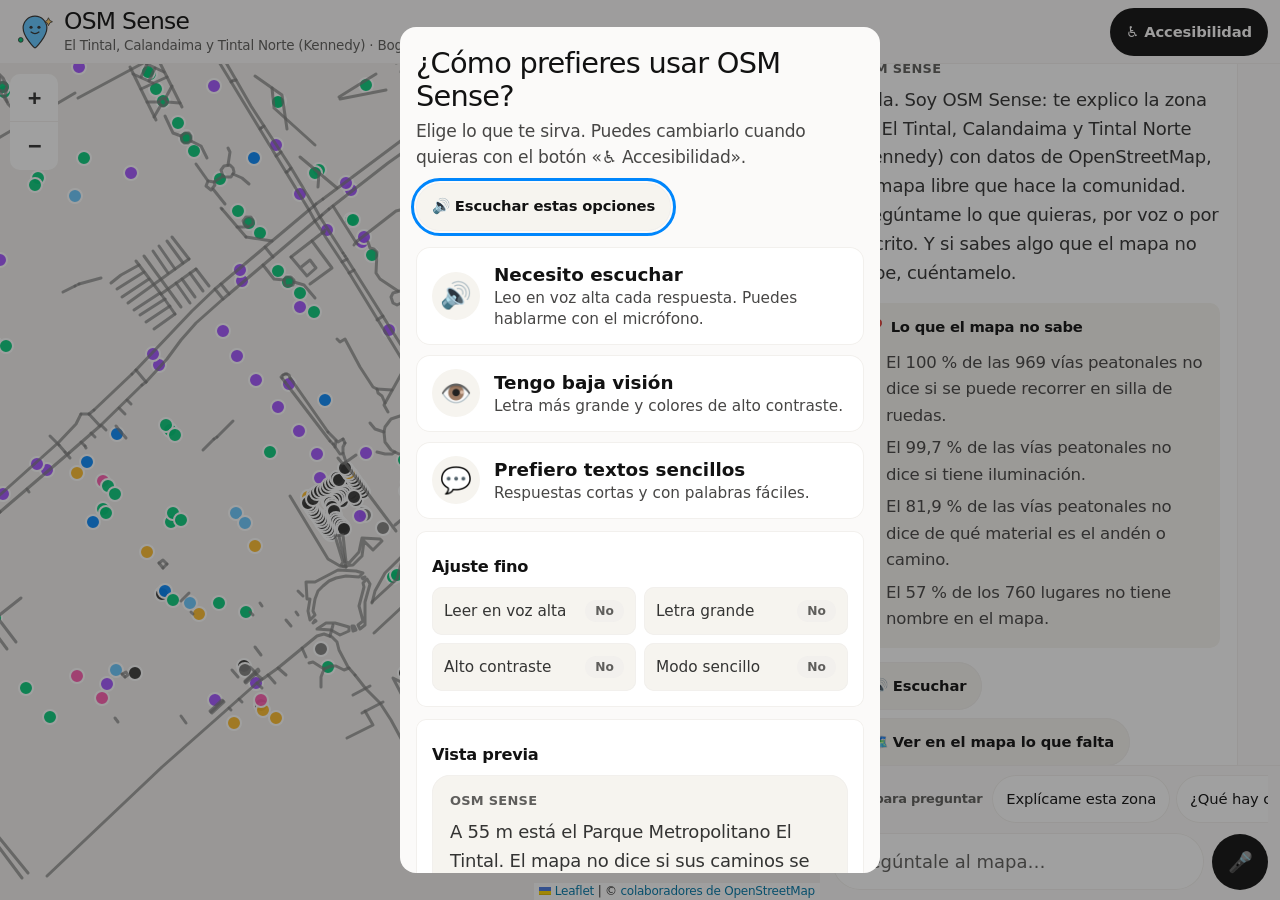
==== web/index.html @ efaf4ef7 "Evitar versiones mezcladas en caché: versión en CSS/JS y datos sin caché Co-Authored-By: Claude Opus" ====
<!doctype html>
<html lang="es">
<head>
  <meta charset="utf-8">
  <meta name="viewport" content="width=device-width, initial-scale=1, viewport-fit=cover">
  <meta name="theme-color" content="#fbfaf9">
  <title>OSM Sense</title>
  <link rel="stylesheet" href="lib/leaflet.css">
  <!-- ?v=… obliga al navegador a descargar la versión nueva después de cada publicación -->
  <link rel="stylesheet" href="styles.css?v=2026-10-23b">
</head>
<body>
  <a class="saltar" href="#entrada">Ir a escribir una pregunta</a>
  <div id="anuncio" class="solo-lectores" role="status" aria-live="polite"></div>

  <header class="barra">
    <div class="marca">
      <svg class="logo" viewBox="0 0 48 48" aria-hidden="true">
        <path d="M24 44c-1 0-15-14-15-25a15 15 0 0 1 30 0c0 11-14 25-15 25z" fill="#64c6ff" stroke="#343433" stroke-width="1.5"/>
        <circle cx="19" cy="18" r="2" fill="#343433"/>
        <circle cx="29" cy="18" r="2" fill="#343433"/>
        <path d="M19 24q5 4 10 0" fill="none" stroke="#343433" stroke-width="1.5" stroke-linecap="round"/>
        <path d="M41 6l1.6 3.4 3.4 1.6-3.4 1.6L41 16l-1.6-3.4L36 11l3.4-1.6z" fill="#ffcd6c" stroke="#343433" stroke-width="1"/>
        <circle cx="6" cy="34" r="3" fill="#00c978" stroke="#343433" stroke-width="1"/>
      </svg>
      <div>
        <h1>OSM Sense</h1>
        <p class="sub" id="nombre-zona">Cargando zona…</p>
      </div>
    </div>
    <button type="button" class="pill acceso" id="btn-accesibilidad" aria-haspopup="dialog">♿ Accesibilidad</button>
  </header>

  <section class="franja-mapa" id="franja-mapa" aria-label="Mapa de la zona">
    <div id="mapa" class="mapa"></div>
    <div class="mapa-controles">
      <button type="button" class="pill flotante" id="btn-donde">📍 ¿Dónde estoy?</button>
      <button type="button" class="pill flotante" id="btn-mapa" aria-haspopup="dialog">🧩 Lo que falta</button>
      <button type="button" class="pill flotante" id="btn-expandir" aria-expanded="false" aria-controls="franja-mapa">Ampliar mapa</button>
    </div>
  </section>

  <main class="chat">
    <h2 class="solo-lectores">Conversación</h2>
    <p id="contador-hallazgos" class="contador" hidden>📝 Hallazgos de esta conversación: <strong>0</strong></p>
    <div id="mensajes" class="mensajes" role="log" aria-live="polite" aria-relevant="additions"></div>
  </main>

  <footer class="entrada">
    <div class="ideas" id="caja-ideas" role="group" aria-labelledby="t-ideas">
      <span id="t-ideas" class="ideas-titulo">Ideas para preguntar</span>
      <div id="ideas" class="ideas-lista"></div>
    </div>
    <form id="form-chat" class="form-chat">
      <button type="button" class="ideas-boton" id="btn-ideas" aria-expanded="false" aria-controls="caja-ideas" aria-label="Ideas para preguntar" hidden>💡</button>
      <label for="entrada" class="solo-lectores">Escribe tu pregunta o cuéntale algo al mapa</label>
      <textarea id="entrada" rows="1" placeholder="Pregúntale al mapa…" autocomplete="off"></textarea>
      <button type="submit" class="enviar" id="btn-enviar" aria-label="Enviar">➤</button>
      <button type="button" class="mic" id="btn-mic" aria-pressed="false" aria-label="Hablar">🎤</button>
    </form>
  </footer>

  <!-- Inicio: cómo prefiere la persona usar el sitio. Se abre al entrar y con el botón "Accesibilidad". -->
  <dialog id="inicio" class="hoja inicio" aria-labelledby="t-inicio">
    <h2 id="t-inicio">¿Cómo prefieres usar OSM Sense?</h2>
    <p class="inicio-intro">Elige lo que te sirva. Puedes cambiarlo cuando quieras con el botón «♿ Accesibilidad».</p>
    <button type="button" class="pill" id="btn-leer-inicio">🔊 Escuchar estas opciones</button>

    <div class="perfiles" role="group" aria-label="Perfiles de accesibilidad">
      <button type="button" class="perfil" data-perfil="escuchar" aria-pressed="false">
        <span class="perfil-icono" aria-hidden="true">🔊</span>
        <span><strong>Necesito escuchar</strong><span>Leo en voz alta cada respuesta. Puedes hablarme con el micrófono.</span></span>
      </button>
      <button type="button" class="perfil" data-perfil="ver" aria-pressed="false">
        <span class="perfil-icono" aria-hidden="true">👁️</span>
        <span><strong>Tengo baja visión</strong><span>Letra más grande y colores de alto contraste.</span></span>
      </button>
      <button type="button" class="perfil" data-perfil="sencillo" aria-pressed="false">
        <span class="perfil-icono" aria-hidden="true">💬</span>
        <span><strong>Prefiero textos sencillos</strong><span>Respuestas cortas y con palabras fáciles.</span></span>
      </button>
    </div>

    <section aria-labelledby="t-fino" class="bloque">
      <h3 id="t-fino">Ajuste fino</h3>
      <div class="interruptores">
        <button type="button" class="interruptor" id="btn-voz" aria-pressed="false">Leer en voz alta</button>
        <button type="button" class="interruptor" id="btn-letra" aria-pressed="false">Letra grande</button>
        <button type="button" class="interruptor" id="btn-contraste" aria-pressed="false">Alto contraste</button>
        <button type="button" class="interruptor" id="btn-pedagogico" aria-pressed="false">Modo sencillo</button>
      </div>
    </section>

    <section aria-labelledby="t-previa" class="bloque vista-previa">
      <h3 id="t-previa">Vista previa</h3>
      <div class="msg osm previa">
        <p class="remitente">OSM Sense</p>
        <p class="msg-texto" id="previa-texto"></p>
      </div>
      <button type="button" class="pill" id="btn-probar-voz">🔊 Probar la voz</button>
    </section>

    <button type="button" class="boton-principal empezar" id="btn-empezar">Empezar</button>
  </dialog>

  <!-- Mapa: capas y lo que le falta al mapa. -->
  <dialog id="hoja-mapa" class="hoja" aria-labelledby="t-hoja-mapa">
    <div class="hoja-cabeza">
      <h2 id="t-hoja-mapa">Lo que le falta al mapa</h2>
      <button type="button" class="pill" id="btn-cerrar-mapa">Cerrar</button>
    </div>

    <section aria-label="Cifras de vacíos de información" class="bloque vacios">
      <div id="vacios-datos" class="cifras"></div>
      <label class="check"><input type="checkbox" id="chk-vacios"> Resaltar en el mapa las vías peatonales sin dato de accesibilidad</label>
      <a id="btn-nota" class="boton-principal" target="_blank" rel="noopener">📝 Abrir nota en OpenStreetMap</a>
    </section>

    <section aria-labelledby="t-capas" class="bloque">
      <h3 id="t-capas">Qué hay en el mapa</h3>
      <ul id="capas" class="capas"></ul>
    </section>

    <p class="nota">Datos © <a href="https://www.openstreetmap.org/copyright" target="_blank" rel="noopener">colaboradores de OpenStreetMap</a> (ODbL).
      OSM Sense es un prototipo: no edita OpenStreetMap y puede equivocarse.</p>
  </dialog>

  <script src="lib/leaflet.js"></script>
  <script src="app.js?v=2026-10-23b"></script>
</body>
</html>
---- web/lib/leaflet.css ----
/* required styles */

.leaflet-pane,
.leaflet-tile,
.leaflet-marker-icon,
.leaflet-marker-shadow,
.leaflet-tile-container,
.leaflet-pane > svg,
.leaflet-pane > canvas,
.leaflet-zoom-box,
.leaflet-image-layer,
.leaflet-layer {
	position: absolute;
	left: 0;
	top: 0;
	}
.leaflet-container {
	overflow: hidden;
	}
.leaflet-tile,
.leaflet-marker-icon,
.leaflet-marker-shadow {
	-webkit-user-select: none;
	   -moz-user-select: none;
	        user-select: none;
	  -webkit-user-drag: none;
	}
/* Prevents IE11 from highlighting tiles in blue */
.leaflet-tile::selection {
	background: transparent;
}
/* Safari renders non-retina tile on retina better with this, but Chrome is worse */
.leaflet-safari .leaflet-tile {
	image-rendering: -webkit-optimize-contrast;
	}
/* hack that prevents hw layers "stretching" when loading new tiles */
.leaflet-safari .leaflet-tile-container {
	width: 1600px;
	height: 1600px;
	-webkit-transform-origin: 0 0;
	}
.leaflet-marker-icon,
.leaflet-marker-shadow {
	display: block;
	}
/* .leaflet-container svg: reset svg max-width decleration shipped in Joomla! (joomla.org) 3.x */
/* .leaflet-container img: map is broken in FF if you have max-width: 100% on tiles */
.leaflet-container .leaflet-overlay-pane svg {
	max-width: none !important;
	max-height: none !important;
	}
.leaflet-container .leaflet-marker-pane img,
.leaflet-container .leaflet-shadow-pane img,
.leaflet-container .leaflet-tile-pane img,
.leaflet-container img.leaflet-image-layer,
.leaflet-container .leaflet-tile {
	max-width: none !important;
	max-height: none !important;
	width: auto;
	padding: 0;
	}

.leaflet-container img.leaflet-tile {
	/* See: https://bugs.chromium.org/p/chromium/issues/detail?id=600120 */
	mix-blend-mode: plus-lighter;
}

.leaflet-container.leaflet-touch-zoom {
	-ms-touch-action: pan-x pan-y;
	touch-action: pan-x pan-y;
	}
.leaflet-container.leaflet-touch-drag {
	-ms-touch-action: pinch-zoom;
	/* Fallback for FF which doesn't support pinch-zoom */
	touch-action: none;
	touch-action: pinch-zoom;
}
.leaflet-container.leaflet-touch-drag.leaflet-touch-zoom {
	-ms-touch-action: none;
	touch-action: none;
}
.leaflet-container {
	-webkit-tap-highlight-color: transparent;
}
.leaflet-container a {
	-webkit-tap-highlight-color: rgba(51, 181, 229, 0.4);
}
.leaflet-tile {
	filter: inherit;
	visibility: hidden;
	}
.leaflet-tile-loaded {
	visibility: inherit;
	}
.leaflet-zoom-box {
	width: 0;
	height: 0;
	-moz-box-sizing: border-box;
	     box-sizing: border-box;
	z-index: 800;
	}
/* workaround for https://bugzilla.mozilla.org/show_bug.cgi?id=888319 */
.leaflet-overlay-pane svg {
	-moz-user-select: none;
	}

.leaflet-pane         { z-index: 400; }

.leaflet-tile-pane    { z-index: 200; }
.leaflet-overlay-pane { z-index: 400; }
.leaflet-shadow-pane  { z-index: 500; }
.leaflet-marker-pane  { z-index: 600; }
.leaflet-tooltip-pane   { z-index: 650; }
.leaflet-popup-pane   { z-index: 700; }

.leaflet-map-pane canvas { z-index: 100; }
.leaflet-map-pane svg    { z-index: 200; }

.leaflet-vml-shape {
	width: 1px;
	height: 1px;
	}
.lvml {
	behavior: url(#default#VML);
	display: inline-block;
	position: absolute;
	}


/* control positioning */

.leaflet-control {
	position: relative;
	z-index: 800;
	pointer-events: visiblePainted; /* IE 9-10 doesn't have auto */
	pointer-events: auto;
	}
.leaflet-top,
.leaflet-bottom {
	position: absolute;
	z-index: 1000;
	pointer-events: none;
	}
.leaflet-top {
	top: 0;
	}
.leaflet-right {
	right: 0;
	}
.leaflet-bottom {
	bottom: 0;
	}
.leaflet-left {
	left: 0;
	}
.leaflet-control {
	float: left;
	clear: both;
	}
.leaflet-right .leaflet-control {
	float: right;
	}
.leaflet-top .leaflet-control {
	margin-top: 10px;
	}
.leaflet-bottom .leaflet-control {
	margin-bottom: 10px;
	}
.leaflet-left .leaflet-control {
	margin-left: 10px;
	}
.leaflet-right .leaflet-control {
	margin-right: 10px;
	}


/* zoom and fade animations */

.leaflet-fade-anim .leaflet-popup {
	opacity: 0;
	-webkit-transition: opacity 0.2s linear;
	   -moz-transition: opacity 0.2s linear;
	        transition: opacity 0.2s linear;
	}
.leaflet-fade-anim .leaflet-map-pane .leaflet-popup {
	opacity: 1;
	}
.leaflet-zoom-animated {
	-webkit-transform-origin: 0 0;
	    -ms-transform-origin: 0 0;
	        transform-origin: 0 0;
	}
svg.leaflet-zoom-animated {
	will-change: transform;
}

.leaflet-zoom-anim .leaflet-zoom-animated {
	-webkit-transition: -webkit-transform 0.25s cubic-bezier(0,0,0.25,1);
	   -moz-transition:    -moz-transform 0.25s cubic-bezier(0,0,0.25,1);
	        transition:         transform 0.25s cubic-bezier(0,0,0.25,1);
	}
.leaflet-zoom-anim .leaflet-tile,
.leaflet-pan-anim .leaflet-tile {
	-webkit-transition: none;
	   -moz-transition: none;
	        transition: none;
	}

.leaflet-zoom-anim .leaflet-zoom-hide {
	visibility: hidden;
	}


/* cursors */

.leaflet-interactive {
	cursor: pointer;
	}
.leaflet-grab {
	cursor: -webkit-grab;
	cursor:    -moz-grab;
	cursor:         grab;
	}
.leaflet-crosshair,
.leaflet-crosshair .leaflet-interactive {
	cursor: crosshair;
	}
.leaflet-popup-pane,
.leaflet-control {
	cursor: auto;
	}
.leaflet-dragging .leaflet-grab,
.leaflet-dragging .leaflet-grab .leaflet-interactive,
.leaflet-dragging .leaflet-marker-draggable {
	cursor: move;
	cursor: -webkit-grabbing;
	cursor:    -moz-grabbing;
	cursor:         grabbing;
	}

/* marker & overlays interactivity */
.leaflet-marker-icon,
.leaflet-marker-shadow,
.leaflet-image-layer,
.leaflet-pane > svg path,
.leaflet-tile-container {
	pointer-events: none;
	}

.leaflet-marker-icon.leaflet-interactive,
.leaflet-image-layer.leaflet-interactive,
.leaflet-pane > svg path.leaflet-interactive,
svg.leaflet-image-layer.leaflet-interactive path {
	pointer-events: visiblePainted; /* IE 9-10 doesn't have auto */
	pointer-events: auto;
	}

/* visual tweaks */

.leaflet-container {
	background: #ddd;
	outline-offset: 1px;
	}
.leaflet-container a {
	color: #0078A8;
	}
.leaflet-zoom-box {
	border: 2px dotted #38f;
	background: rgba(255,255,255,0.5);
	}


/* general typography */
.leaflet-container {
	font-family: "Helvetica Neue", Arial, Helvetica, sans-serif;
	font-size: 12px;
	font-size: 0.75rem;
	line-height: 1.5;
	}


/* general toolbar styles */

.leaflet-bar {
	box-shadow: 0 1px 5px rgba(0,0,0,0.65);
	border-radius: 4px;
	}
.leaflet-bar a {
	background-color: #fff;
	border-bottom: 1px solid #ccc;
	width: 26px;
	height: 26px;
	line-height: 26px;
	display: block;
	text-align: center;
	text-decoration: none;
	color: black;
	}
.leaflet-bar a,
.leaflet-control-layers-toggle {
	background-position: 50% 50%;
	background-repeat: no-repeat;
	display: block;
	}
.leaflet-bar a:hover,
.leaflet-bar a:focus {
	background-color: #f4f4f4;
	}
.leaflet-bar a:first-child {
	border-top-left-radius: 4px;
	border-top-right-radius: 4px;
	}
.leaflet-bar a:last-child {
	border-bottom-left-radius: 4px;
	border-bottom-right-radius: 4px;
	border-bottom: none;
	}
.leaflet-bar a.leaflet-disabled {
	cursor: default;
	background-color: #f4f4f4;
	color: #bbb;
	}

.leaflet-touch .leaflet-bar a {
	width: 30px;
	height: 30px;
	line-height: 30px;
	}
.leaflet-touch .leaflet-bar a:first-child {
	border-top-left-radius: 2px;
	border-top-right-radius: 2px;
	}
.leaflet-touch .leaflet-bar a:last-child {
	border-bottom-left-radius: 2px;
	border-bottom-right-radius: 2px;
	}

/* zoom control */

.leaflet-control-zoom-in,
.leaflet-control-zoom-out {
	font: bold 18px 'Lucida Console', Monaco, monospace;
	text-indent: 1px;
	}

.leaflet-touch .leaflet-control-zoom-in, .leaflet-touch .leaflet-control-zoom-out  {
	font-size: 22px;
	}


/* layers control */

.leaflet-control-layers {
	box-shadow: 0 1px 5px rgba(0,0,0,0.4);
	background: #fff;
	border-radius: 5px;
	}
.leaflet-control-layers-toggle {
	background-image: url(images/layers.png);
	width: 36px;
	height: 36px;
	}
.leaflet-retina .leaflet-control-layers-toggle {
	background-image: url(images/layers-2x.png);
	background-size: 26px 26px;
	}
.leaflet-touch .leaflet-control-layers-toggle {
	width: 44px;
	height: 44px;
	}
.leaflet-control-layers .leaflet-control-layers-list,
.leaflet-control-layers-expanded .leaflet-control-layers-toggle {
	display: none;
	}
.leaflet-control-layers-expanded .leaflet-control-layers-list {
	display: block;
	position: relative;
	}
.leaflet-control-layers-expanded {
	padding: 6px 10px 6px 6px;
	color: #333;
	background: #fff;
	}
.leaflet-control-layers-scrollbar {
	overflow-y: scroll;
	overflow-x: hidden;
	padding-right: 5px;
	}
.leaflet-control-layers-selector {
	margin-top: 2px;
	position: relative;
	top: 1px;
	}
.leaflet-control-layers label {
	display: block;
	font-size: 13px;
	font-size: 1.08333em;
	}
.leaflet-control-layers-separator {
	height: 0;
	border-top: 1px solid #ddd;
	margin: 5px -10px 5px -6px;
	}

/* Default icon URLs */
.leaflet-default-icon-path { /* used only in path-guessing heuristic, see L.Icon.Default */
	background-image: url(images/marker-icon.png);
	}


/* attribution and scale controls */

.leaflet-container .leaflet-control-attribution {
	background: #fff;
	background: rgba(255, 255, 255, 0.8);
	margin: 0;
	}
.leaflet-control-attribution,
.leaflet-control-scale-line {
	padding: 0 5px;
	color: #333;
	line-height: 1.4;
	}
.leaflet-control-attribution a {
	text-decoration: none;
	}
.leaflet-control-attribution a:hover,
.leaflet-control-attribution a:focus {
	text-decoration: underline;
	}
.leaflet-attribution-flag {
	display: inline !important;
	vertical-align: baseline !important;
	width: 1em;
	height: 0.6669em;
	}
.leaflet-left .leaflet-control-scale {
	margin-left: 5px;
	}
.leaflet-bottom .leaflet-control-scale {
	margin-bottom: 5px;
	}
.leaflet-control-scale-line {
	border: 2px solid #777;
	border-top: none;
	line-height: 1.1;
	padding: 2px 5px 1px;
	white-space: nowrap;
	-moz-box-sizing: border-box;
	     box-sizing: border-box;
	background: rgba(255, 255, 255, 0.8);
	text-shadow: 1px 1px #fff;
	}
.leaflet-control-scale-line:not(:first-child) {
	border-top: 2px solid #777;
	border-bottom: none;
	margin-top: -2px;
	}
.leaflet-control-scale-line:not(:first-child):not(:last-child) {
	border-bottom: 2px solid #777;
	}

.leaflet-touch .leaflet-control-attribution,
.leaflet-touch .leaflet-control-layers,
.leaflet-touch .leaflet-bar {
	box-shadow: none;
	}
.leaflet-touch .leaflet-control-layers,
.leaflet-touch .leaflet-bar {
	border: 2px solid rgba(0,0,0,0.2);
	background-clip: padding-box;
	}


/* popup */

.leaflet-popup {
	position: absolute;
	text-align: center;
	margin-bottom: 20px;
	}
.leaflet-popup-content-wrapper {
	padding: 1px;
	text-align: left;
	border-radius: 12px;
	}
.leaflet-popup-content {
	margin: 13px 24px 13px 20px;
	line-height: 1.3;
	font-size: 13px;
	font-size: 1.08333em;
	min-height: 1px;
	}
.leaflet-popup-content p {
	margin: 17px 0;
	margin: 1.3em 0;
	}
.leaflet-popup-tip-container {
	width: 40px;
	height: 20px;
	position: absolute;
	left: 50%;
	margin-top: -1px;
	margin-left: -20px;
	overflow: hidden;
	pointer-events: none;
	}
.leaflet-popup-tip {
	width: 17px;
	height: 17px;
	padding: 1px;

	margin: -10px auto 0;
	pointer-events: auto;

	-webkit-transform: rotate(45deg);
	   -moz-transform: rotate(45deg);
	    -ms-transform: rotate(45deg);
	        transform: rotate(45deg);
	}
.leaflet-popup-content-wrapper,
.leaflet-popup-tip {
	background: white;
	color: #333;
	box-shadow: 0 3px 14px rgba(0,0,0,0.4);
	}
.leaflet-container a.leaflet-popup-close-button {
	position: absolute;
	top: 0;
	right: 0;
	border: none;
	text-align: center;
	width: 24px;
	height: 24px;
	font: 16px/24px Tahoma, Verdana, sans-serif;
	color: #757575;
	text-decoration: none;
	background: transparent;
	}
.leaflet-container a.leaflet-popup-close-button:hover,
.leaflet-container a.leaflet-popup-close-button:focus {
	color: #585858;
	}
.leaflet-popup-scrolled {
	overflow: auto;
	}

.leaflet-oldie .leaflet-popup-content-wrapper {
	-ms-zoom: 1;
	}
.leaflet-oldie .leaflet-popup-tip {
	width: 24px;
	margin: 0 auto;

	-ms-filter: "progid:DXImageTransform.Microsoft.Matrix(M11=0.70710678, M12=0.70710678, M21=-0.70710678, M22=0.70710678)";
	filter: progid:DXImageTransform.Microsoft.Matrix(M11=0.70710678, M12=0.70710678, M21=-0.70710678, M22=0.70710678);
	}

.leaflet-oldie .leaflet-control-zoom,
.leaflet-oldie .leaflet-control-layers,
.leaflet-oldie .leaflet-popup-content-wrapper,
.leaflet-oldie .leaflet-popup-tip {
	border: 1px solid #999;
	}


/* div icon */

.leaflet-div-icon {
	background: #fff;
	border: 1px solid #666;
	}


/* Tooltip */
/* Base styles for the element that has a tooltip */
.leaflet-tooltip {
	position: absolute;
	padding: 6px;
	background-color: #fff;
	border: 1px solid #fff;
	border-radius: 3px;
	color: #222;
	white-space: nowrap;
	-webkit-user-select: none;
	-moz-user-select: none;
	-ms-user-select: none;
	user-select: none;
	pointer-events: none;
	box-shadow: 0 1px 3px rgba(0,0,0,0.4);
	}
.leaflet-tooltip.leaflet-interactive {
	cursor: pointer;
	pointer-events: auto;
	}
.leaflet-tooltip-top:before,
.leaflet-tooltip-bottom:before,
.leaflet-tooltip-left:before,
.leaflet-tooltip-right:before {
	position: absolute;
	pointer-events: none;
	border: 6px solid transparent;
	background: transparent;
	content: "";
	}

/* Directions */

.leaflet-tooltip-bottom {
	margin-top: 6px;
}
.leaflet-tooltip-top {
	margin-top: -6px;
}
.leaflet-tooltip-bottom:before,
.leaflet-tooltip-top:before {
	left: 50%;
	margin-left: -6px;
	}
.leaflet-tooltip-top:before {
	bottom: 0;
	margin-bottom: -12px;
	border-top-color: #fff;
	}
.leaflet-tooltip-bottom:before {
	top: 0;
	margin-top: -12px;
	margin-left: -6px;
	border-bottom-color: #fff;
	}
.leaflet-tooltip-left {
	margin-left: -6px;
}
.leaflet-tooltip-right {
	margin-left: 6px;
}
.leaflet-tooltip-left:before,
.leaflet-tooltip-right:before {
	top: 50%;
	margin-top: -6px;
	}
.leaflet-tooltip-left:before {
	right: 0;
	margin-right: -12px;
	border-left-color: #fff;
	}
.leaflet-tooltip-right:before {
	left: 0;
	margin-left: -12px;
	border-right-color: #fff;
	}

/* Printing */

@media print {
	/* Prevent printers from removing background-images of controls. */
	.leaflet-control {
		-webkit-print-color-adjust: exact;
		print-color-adjust: exact;
		}
	}
---- web/styles.css ----
/* OSM Sense v2 – chat móvil primero. Estilo "cuento sobre papel crema": lienzo crema,
   superficies blancas con borde interior fino (sin sombras) y acentos de color puntuales. */
:root {
  /* Paleta */
  --color-cream-canvas: #fbfaf9;
  --color-stone-surface: #f2f0ed;
  --color-sand: #f6f4ef;
  --color-white: #ffffff;
  --color-ink-black: #121212;
  --color-heading-charcoal: #343433;
  --color-body-brown: #474645;
  --color-muted-gray: #7e7e7d;
  --color-link-blue: #0086fc;
  --color-ember-orange: #ff3e00;
  --color-honey: #ffbb26;
  --color-mint: #00ca48;

  /* Roles (lo que cambia en alto contraste) */
  --fondo: var(--color-cream-canvas);
  --superficie: var(--color-white);
  --superficie-suave: var(--color-sand);
  --linea: var(--color-stone-surface);
  --titulo: var(--color-ink-black);
  --texto: var(--color-heading-charcoal);
  --cuerpo: var(--color-body-brown);
  --suave: #5f5e5c;   /* texto secundario: ~6:1 sobre crema (WCAG AA) */
  --enlace: var(--color-link-blue);
  --acento: var(--color-ember-orange);
  --principal: var(--color-ink-black);
  --principal-texto: var(--color-cream-canvas);
  --resalte-fondo: #fff4dc;
  --foco: var(--color-link-blue);

  /* Tipografía (sin fuentes externas: debe funcionar sin internet) */
  --font-display: "Family", "Inter", ui-sans-serif, system-ui, -apple-system, "Segoe UI", Roboto, sans-serif;
  --font-inter: "Inter", ui-sans-serif, system-ui, -apple-system, "Segoe UI", Roboto, sans-serif;
  --base: 18px;

  /* Forma */
  --radio-tarjeta: 10px;
  --radio-burbuja: 18px;
  --radio-pill: 9999px;
  --borde-interior: inset 0 0 0 1px var(--linea);
  --tactil: 48px;
}
body.contraste {
  --fondo: #000000;
  --superficie: #000000;
  --superficie-suave: #000000;
  --linea: #ffffff;
  --titulo: #ffffff;
  --texto: #ffffff;
  --cuerpo: #ffffff;
  --suave: #ffffff;
  --enlace: #ffff00;
  --acento: #ffff00;
  --principal: #ffff00;
  --principal-texto: #000000;
  --resalte-fondo: #000000;
  --foco: #00ffff;
}
body.letra-grande { --base: 22px; }

* { box-sizing: border-box; }
[hidden] { display: none !important; }
html, body { margin: 0; height: 100%; }
body {
  height: 100dvh; overflow: hidden;
  display: grid; grid-template-columns: minmax(0, 1fr); grid-template-rows: auto auto minmax(0, 1fr) auto;
  font-family: var(--font-inter); font-size: var(--base); line-height: 1.5; letter-spacing: -0.013em;
  background: var(--fondo); color: var(--texto);
  -webkit-font-smoothing: antialiased;
}
a { color: var(--enlace); text-underline-offset: 2px; }
button { font: inherit; cursor: pointer; color: inherit; background: none; border: 0; padding: 0; }
button:disabled { cursor: default; opacity: .5; }
button:focus-visible, a:focus-visible, input:focus-visible, textarea:focus-visible {
  outline: 3px solid var(--foco); outline-offset: 2px;
}
.solo-lectores {
  position: absolute; width: 1px; height: 1px; overflow: hidden;
  clip: rect(0 0 0 0); clip-path: inset(50%); white-space: nowrap;
}
.saltar {
  position: absolute; left: 8px; top: -100px; z-index: 2000;
  padding: 12px 16px; border-radius: var(--radio-tarjeta);
  background: var(--principal); color: var(--principal-texto);
}
.saltar:focus { top: 8px; }

/* ---------- Barra superior ---------- */
.barra {
  display: flex; align-items: center; justify-content: space-between; gap: 12px;
  padding: 8px 12px 8px 16px; padding-top: max(8px, env(safe-area-inset-top));
  background: var(--fondo); box-shadow: inset 0 -1px 0 var(--linea);
}
.marca { display: flex; align-items: center; gap: 10px; flex: 1; min-width: 0; }
.marca > div { min-width: 0; }
.marca h1 { white-space: nowrap; overflow: hidden; text-overflow: ellipsis; }
@media (max-width: 520px) { body.letra-grande .logo { display: none; } }
.logo { width: 38px; height: 38px; flex: none; }
body.contraste .logo { display: none; }
.marca h1 {
  margin: 0; font-family: var(--font-display); font-weight: 500;
  font-size: 1.3em; line-height: 1.1; letter-spacing: -0.03em; color: var(--titulo);
}
.marca .sub {
  margin: 1px 0 0; color: var(--suave); font-size: .75em;
  white-space: nowrap; overflow: hidden; text-overflow: ellipsis;
}

/* ---------- Botones ---------- */
.pill {
  min-height: var(--tactil); padding: 0 16px; flex: none;
  display: inline-flex; align-items: center; justify-content: center; gap: 6px;
  font-size: .82em; font-weight: 600; letter-spacing: -0.009em;
  border-radius: var(--radio-pill); background: var(--superficie-suave); color: var(--titulo);
  box-shadow: var(--borde-interior);
}
.pill:hover { background: var(--color-stone-surface); }
.pill.flotante { background: var(--superficie); }
/* Accesibilidad siempre a la vista: la única pill oscura del encabezado. */
.pill.acceso, .pill.acceso:hover { background: var(--principal); color: var(--principal-texto); box-shadow: none; }
.pill.acceso:hover { opacity: .88; }
body.contraste .pill { border: 2px solid #ffffff; }
body.contraste .pill:hover { background: #000000; }

.boton-principal {
  min-height: var(--tactil); display: inline-flex; align-items: center; gap: 6px;
  padding: 0 20px; border-radius: 32px; text-decoration: none;
  font-size: .88em; font-weight: 600; letter-spacing: -0.009em;
  background: var(--principal); color: var(--principal-texto);
}
.boton-principal:hover { opacity: .88; }

/* ---------- Franja del mapa ---------- */
.franja-mapa {
  position: relative; height: 35dvh; min-height: 180px;
  background: var(--color-stone-surface); box-shadow: inset 0 -1px 0 var(--linea);
  transition: height .25s ease;
}
.franja-mapa.expandida { height: 70dvh; }
.mapa { position: absolute; inset: 0; }
.mapa-controles {
  position: absolute; z-index: 1000; top: 10px; right: 10px;
  display: flex; flex-direction: column; align-items: flex-end; gap: 8px;
}

/* ---------- Chat ---------- */
.chat { min-height: 0; display: flex; flex-direction: column; }
.mensajes {
  /* relative: contiene los textos .solo-lectores (absolutos) para que no estiren la página */
  position: relative; flex: 1; min-height: 0; overflow-y: auto; overscroll-behavior: contain;
  display: flex; flex-direction: column; gap: 18px;
  padding: 16px; width: 100%; max-width: 760px; margin: 0 auto;
}
.msg {
  max-width: 94%; padding: 16px 18px; border-radius: var(--radio-burbuja);
  overflow-wrap: anywhere; line-height: 1.6;
}
.msg p { margin: 0; }
.remitente {
  margin: 0 0 6px !important; font-size: .72em; font-weight: 600; letter-spacing: .02em;
  text-transform: uppercase; color: var(--suave);
}
.msg.persona .remitente { color: inherit; opacity: .8; text-align: right; }
.msg.persona {
  align-self: flex-end; border-bottom-right-radius: 6px;
  background: var(--principal); color: var(--principal-texto);
}
.msg.osm {
  align-self: flex-start; border-bottom-left-radius: 6px;
  background: var(--superficie); color: var(--texto); box-shadow: var(--borde-interior);
}
.msg.sistema {
  align-self: center; max-width: 92%; padding: 6px 12px; text-align: center;
  color: var(--suave); font-size: .82em;
}
body.contraste .msg.osm { border: 2px solid #ffffff; box-shadow: none; }
body.contraste .msg.persona { font-weight: 600; }

/* Secciones dentro de una respuesta: cada una con su título, separadas con aire. */
.msg-seccion { margin-top: 16px; }
.msg-seccion h3 { margin: 0 0 8px; font-size: .82em; font-weight: 600; color: var(--titulo); }
.msg-seccion h3 .nota { font-weight: 400; }
.citados, .faltantes { list-style: none; margin: 0; padding: 0; }
.citados { display: flex; flex-direction: column; gap: 6px; }
.citados button {
  width: 100%; min-height: var(--tactil); padding: 10px 14px; text-align: left; line-height: 1.35;
  display: flex; flex-direction: column; gap: 2px; border-radius: var(--radio-tarjeta);
  background: var(--superficie-suave); color: var(--texto); box-shadow: var(--borde-interior);
}
.citados button strong { font-size: .92em; font-weight: 600; color: var(--titulo); }
.citados button span { font-size: .8em; color: var(--suave); }
.citados button:hover { box-shadow: inset 0 0 0 2px var(--principal); }
body.contraste .citados button { border: 1px solid #ffffff; }
.no-sabe, .pregunta-vuelta { padding: 12px 14px; border-radius: var(--radio-tarjeta); }
.no-sabe { background: var(--superficie-suave); }
.faltantes li { position: relative; padding: 3px 0 3px 18px; font-size: .92em; color: var(--cuerpo); }
.faltantes li::before {
  content: ""; position: absolute; left: 2px; top: .78em;
  width: 8px; height: 8px; border-radius: 50%; background: var(--acento);
}
body.contraste .no-sabe { border: 1px solid #ffffff; }
.pregunta-vuelta { background: var(--resalte-fondo); color: var(--titulo); }
.pregunta-vuelta p { font-weight: 500; margin-bottom: 10px !important; }
body.contraste .pregunta-vuelta { border: 1px solid #ffff00; }
.msg-acciones { display: flex; flex-wrap: wrap; gap: 8px; margin-top: 14px; }
.msg-acciones .pill, .pregunta-vuelta .pill { padding: 0 16px; font-size: .82em; }

/* ---------- "Cuéntame tu barrio": contador y borradores de nota ---------- */
.contador {
  margin: 0; padding: 8px 16px; text-align: center;
  font-size: .8em; font-weight: 600; color: var(--titulo); background: var(--resalte-fondo);
}
body.contraste .contador { border-bottom: 2px solid #ffff00; }
.msg.borrador {
  align-self: stretch; max-width: 100%; border-radius: var(--radio-tarjeta);
  background: var(--superficie); box-shadow: var(--borde-interior);
}
body.contraste .msg.borrador { border: 2px solid #ffff00; box-shadow: none; }
.msg.borrador h3 { margin: 0 0 10px; font-size: .85em; }
.etiqueta-campo { display: block; margin-bottom: 4px; font-size: .78em; color: var(--suave); }
.msg.borrador textarea {
  display: block; width: 100%; min-height: 128px; padding: 12px; resize: vertical;
  border: 0; border-radius: var(--radio-tarjeta);
  font: inherit; font-size: .9em; line-height: 1.5; color: var(--titulo);
  background: var(--superficie-suave); box-shadow: var(--borde-interior);
}
body.contraste .msg.borrador textarea { border: 2px solid #ffffff; }
.alerta {
  margin-top: 8px !important; padding: 8px 12px; border-radius: var(--radio-tarjeta);
  background: #ffe9e0; color: #8a1c00; font-size: .85em; font-weight: 500;
}
body.contraste .alerta { background: #000; color: #ffff00; border: 2px solid #ffff00; }
.ubicacion-nota { margin-top: 10px !important; font-size: .85em; color: var(--cuerpo); }
.borrador-acciones { display: flex; flex-wrap: wrap; gap: 8px; margin-top: 10px; }
.msg.borrador .nota { margin-top: 10px !important; }
.pin-nota {
  display: grid; place-items: center; border-radius: 50%;
  background: var(--color-ember-orange); color: #ffffff;
  font: 700 13px/1 var(--font-inter); box-shadow: 0 0 0 2px #ffffff;
}

.espera { display: inline-flex; gap: 5px; padding: 18px 18px; }
.espera i {
  width: 8px; height: 8px; border-radius: 50%; background: var(--suave);
  animation: latido 1.2s infinite ease-in-out;
}
.espera i:nth-child(2) { animation-delay: .15s; }
.espera i:nth-child(3) { animation-delay: .3s; }
@keyframes latido { 0%, 80%, 100% { opacity: .25; } 40% { opacity: 1; } }

/* ---------- Barra de escritura ---------- */
.entrada {
  padding: 8px 12px; padding-bottom: max(10px, env(safe-area-inset-bottom));
  background: var(--fondo); box-shadow: inset 0 1px 0 var(--linea);
}
.ideas { display: flex; align-items: center; gap: 8px; max-width: 760px; margin: 0 auto 8px; }
.ideas-titulo { flex: none; font-size: .72em; font-weight: 600; color: var(--suave); }
.ideas-lista {
  min-width: 0; display: flex; gap: 6px; overflow-x: auto; scrollbar-width: none; padding: 2px;
}
.ideas-lista::-webkit-scrollbar { display: none; }
.ideas-lista .pill { padding: 0 14px; font-weight: 500; white-space: nowrap; background: var(--superficie); }
.form-chat {
  display: flex; align-items: flex-end; gap: 8px;
  max-width: 760px; margin: 0 auto;
}
.ideas-boton {
  width: 48px; height: 56px; flex: none; border-radius: 16px; font-size: 1.3rem;
  background: var(--superficie-suave); box-shadow: var(--borde-interior);
}
.ideas-boton[aria-expanded="true"] { background: var(--resalte-fondo); }
body.contraste .ideas-boton { border: 2px solid #ffffff; }
.form-chat textarea {
  display: block; flex: 1; min-width: 0; min-height: 56px; max-height: 140px; resize: none;
  padding: 15px 20px; border: 0; border-radius: 28px;
  font: inherit; line-height: 1.5; color: var(--titulo);
  background: var(--superficie); box-shadow: var(--borde-interior);
}
.form-chat textarea::placeholder { color: var(--suave); }
body.contraste .form-chat textarea { border: 2px solid #ffffff; }
.enviar, .mic {
  width: 56px; height: 56px; border-radius: 50%; flex: none;
  display: grid; place-items: center; font-size: 1.25rem;
}
.enviar { background: var(--superficie-suave); color: var(--titulo); box-shadow: var(--borde-interior); }
.mic { background: var(--principal); color: var(--principal-texto); }
.mic[aria-pressed="true"] { box-shadow: 0 0 0 4px var(--color-honey); animation: escucha 1.2s infinite ease-in-out; }
@keyframes escucha { 50% { box-shadow: 0 0 0 8px var(--color-honey); } }
body.contraste .enviar { border: 2px solid #ffffff; }

/* ---------- Hoja de ajustes ---------- */
.hoja {
  width: 100%; max-width: 100%; max-height: 85dvh; margin: auto 0 0;
  padding: 16px 16px max(20px, env(safe-area-inset-bottom));
  border: 0; border-radius: 20px 20px 0 0; overflow-y: auto;
  background: var(--fondo); color: var(--texto);
}
.hoja::backdrop { background: rgba(18, 18, 18, .4); }
.hoja.inicio { max-height: 94dvh; }
body.contraste .hoja { border: 2px solid #ffffff; }
.hoja-cabeza { display: flex; align-items: center; justify-content: space-between; margin-bottom: 4px; }
.hoja h2 { margin: 0; font-size: 1.3em; font-weight: 500; letter-spacing: -0.019em; color: var(--titulo); }
.hoja h3 { margin: 20px 0 8px; font-size: .9em; font-weight: 600; color: var(--titulo); }
.hoja section {
  margin-top: 12px; padding: 4px 16px 16px; border-radius: var(--radio-tarjeta);
  background: var(--superficie); box-shadow: var(--borde-interior);
}
body.contraste .hoja section { border: 2px solid #ffffff; box-shadow: none; }
.hoja .nota { margin: 16px 4px 0; }
.nota { color: var(--suave); font-size: .78em; line-height: 1.5; }

.interruptores { display: grid; grid-template-columns: 1fr 1fr; gap: 8px; }
.interruptor {
  min-height: var(--tactil); padding: 8px 12px; border-radius: var(--radio-tarjeta);
  display: flex; align-items: center; justify-content: space-between; gap: 8px; text-align: left;
  font-size: .85em; font-weight: 500; color: var(--texto);
  background: var(--superficie-suave); box-shadow: var(--borde-interior);
}
.interruptor::after {
  content: "No"; content: "No" / "";
  flex: none; padding: 2px 10px; border-radius: var(--radio-pill);
  font-size: .8em; font-weight: 600; background: var(--color-stone-surface); color: var(--suave);
}
.interruptor[aria-pressed="true"]::after {
  content: "Sí"; content: "Sí" / "";
  background: var(--color-mint); color: var(--color-ink-black);
}
body.contraste .interruptor { border: 2px solid #ffffff; }
body.contraste .interruptor::after { background: #000; color: #fff; border: 1px solid #fff; }
body.contraste .interruptor[aria-pressed="true"]::after { background: #ffff00; color: #000; }

.capas { list-style: none; padding: 0; margin: 0; }
.capas li + li { box-shadow: inset 0 1px 0 var(--linea); }
.capas label {
  min-height: var(--tactil); display: flex; align-items: center; gap: 10px; cursor: pointer;
  font-size: .9em; color: var(--texto);
}
.capas input, .vacios input { width: 1.2em; height: 1.2em; margin: 0; flex: none; accent-color: var(--principal); }
.muestra { width: 14px; height: 14px; border-radius: 50%; flex: none; box-shadow: 0 0 0 1.5px var(--color-heading-charcoal); }
body.contraste .muestra { box-shadow: 0 0 0 2px #ffffff; }
.cuenta { margin-left: auto; color: var(--suave); font-variant-numeric: tabular-nums; font-size: .9em; }

.cifras { padding-top: 12px; }
.cifra-fila {
  display: grid; grid-template-columns: minmax(4.6em, auto) 1fr; align-items: center; gap: 12px;
  margin: 0; padding: 10px 0; color: var(--cuerpo); font-size: .92em; line-height: 1.4;
}
.cifra-fila + .cifra-fila { box-shadow: inset 0 1px 0 var(--linea); }
.vacios .cifra {
  font-family: var(--font-display); font-weight: 500; text-align: right; white-space: nowrap;
  font-size: 1.5em; line-height: 1; letter-spacing: -0.031em; color: var(--acento);
}
.cifras .nota { margin: 8px 0 0; }

/* ---------- Pantalla de inicio: cómo prefieres usar OSM Sense ---------- */
.inicio h2 {
  margin: 4px 0 6px; font-family: var(--font-display); font-weight: 500;
  font-size: 1.6em; line-height: 1.15; letter-spacing: -0.025em; color: var(--titulo);
}
.inicio-intro { margin: 0 0 12px; color: var(--cuerpo); font-size: .95em; }
.perfiles { display: grid; gap: 10px; margin-top: 16px; }
.perfil {
  min-height: 76px; padding: 14px 16px; border-radius: 14px; text-align: left;
  display: flex; align-items: center; gap: 14px;
  background: var(--superficie); color: var(--texto); box-shadow: var(--borde-interior);
}
.perfil-icono { flex: none; width: 48px; height: 48px; display: grid; place-items: center; font-size: 1.6rem; border-radius: 50%; background: var(--superficie-suave); }
.perfil strong { display: block; font-size: 1.02em; color: var(--titulo); }
.perfil strong + span { display: block; font-size: .85em; color: var(--cuerpo); line-height: 1.4; }
.perfil[aria-pressed="true"] { background: var(--principal); box-shadow: none; }
.perfil[aria-pressed="true"] strong, .perfil[aria-pressed="true"] strong + span { color: var(--principal-texto); }
.perfil[aria-pressed="true"]::after { content: "✓"; content: "✓" / ""; margin-left: auto; font-size: 1.3em; color: var(--principal-texto); }
body.contraste .perfil { border: 2px solid #ffffff; }
.vista-previa .msg.previa { max-width: 100%; margin-bottom: 12px; background: var(--superficie-suave); }
.empezar { width: 100%; justify-content: center; min-height: 56px; margin-top: 16px; font-size: 1em; }
.vacios .check { min-height: var(--tactil); display: flex; gap: 10px; align-items: center; margin: 6px 0 10px; cursor: pointer; font-size: .9em; }

/* ---------- Leaflet ---------- */
.leaflet-container { font-family: var(--font-inter); background: var(--color-stone-surface); }
.leaflet-bar { border: 0 !important; border-radius: var(--radio-tarjeta) !important; box-shadow: var(--borde-interior) !important; overflow: hidden; }
.leaflet-bar a { width: 48px !important; height: 48px !important; line-height: 48px !important; background: var(--color-white); color: var(--color-heading-charcoal); border-bottom-color: var(--color-stone-surface); }
.leaflet-bar a:hover { background: var(--color-sand); }
.leaflet-popup-content-wrapper { border-radius: var(--radio-tarjeta); box-shadow: var(--borde-interior), 0 1px 6px rgba(0, 0, 0, .04); }
.leaflet-popup-tip { box-shadow: none; }
.leaflet-popup-content { font-size: 14px; line-height: 1.5; color: var(--color-body-brown); }
.leaflet-popup-content strong { color: var(--color-ink-black); font-weight: 600; }
.leaflet-tooltip { border: 0; border-radius: 6px; box-shadow: var(--borde-interior); color: var(--color-heading-charcoal); font-size: 13px; }

body.contraste .leaflet-tile-pane { filter: grayscale(1) contrast(1.2) brightness(.7); }
body.contraste .leaflet-bar a,
body.contraste .leaflet-control-attribution,
body.contraste .leaflet-popup-content-wrapper,
body.contraste .leaflet-popup-tip { background: #000; color: #ffff00; border-color: #fff; }
body.contraste .leaflet-popup-content,
body.contraste .leaflet-popup-content strong { color: #ffffff; }
body.contraste .leaflet-control-attribution a,
body.contraste .leaflet-popup-content a { color: #ffff00; }

@media (prefers-reduced-motion: reduce) {
  .franja-mapa { transition: none; }
  .espera i, .mic[aria-pressed="true"] { animation: none; }
}

/* ---------- Computador: mapa a la izquierda, chat a la derecha ---------- */
@media (min-width: 900px) {
  body { grid-template-columns: minmax(0, 1fr) 460px; grid-template-rows: auto minmax(0, 1fr) auto; }
  .barra { grid-column: 1 / -1; }
  .franja-mapa { grid-column: 1; grid-row: 2 / 4; height: auto; box-shadow: inset -1px 0 0 var(--linea); }
  .chat { grid-column: 2; grid-row: 2; }
  .entrada { grid-column: 2; grid-row: 3; }
  #btn-expandir { display: none; }
  .hoja { max-width: 480px; margin: auto; border-radius: 16px; }
}
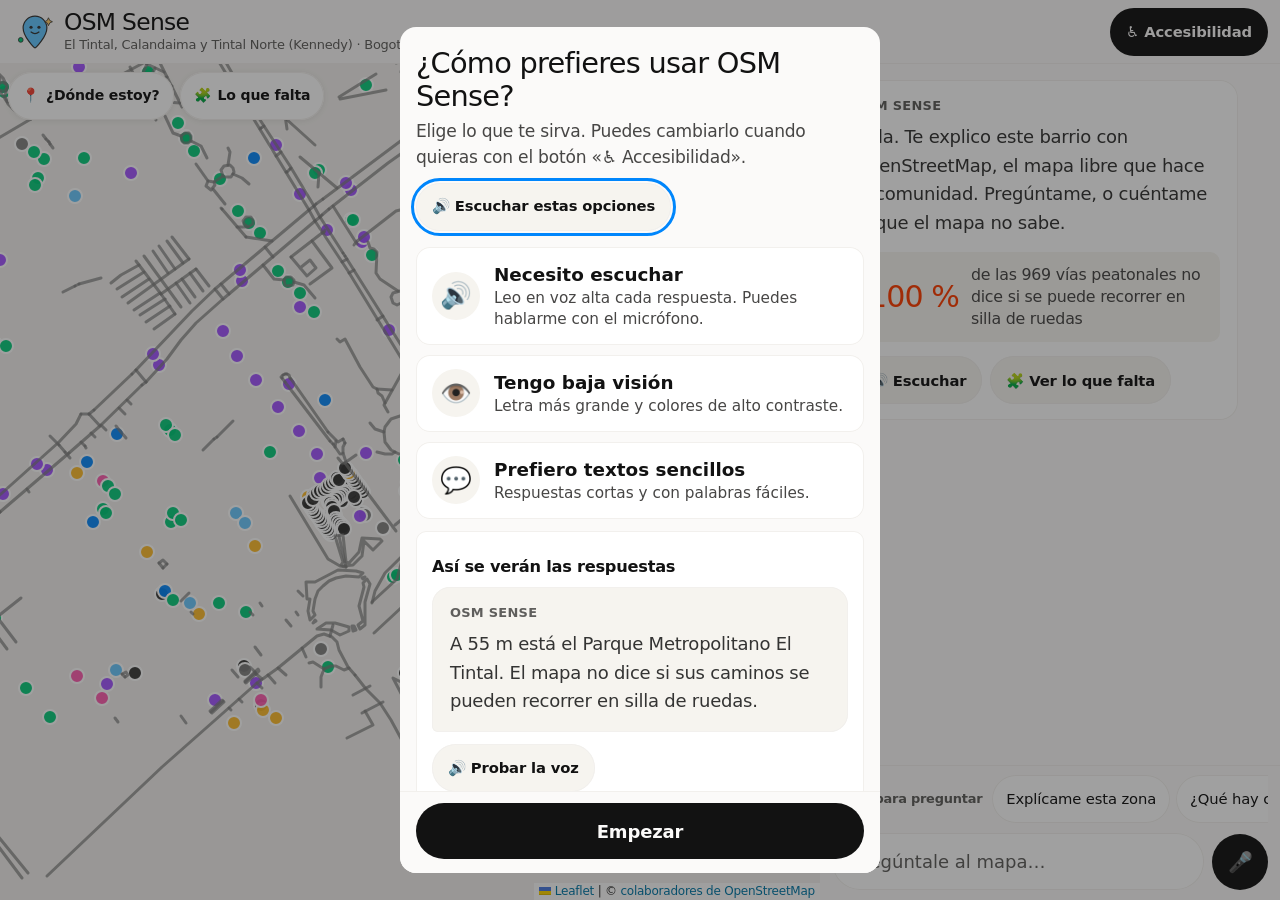
==== commit baed1d67: "Reforma de experiencia móvil: teclado, mapa despejado y botones validados - Teclado en el celular: l" ====
--- a/web/index.html
+++ b/web/index.html
@@ -2,12 +2,13 @@
 <html lang="es">
 <head>
   <meta charset="utf-8">
-  <meta name="viewport" content="width=device-width, initial-scale=1, viewport-fit=cover">
+  <!-- interactive-widget: al abrir el teclado, Chrome Android encoge la página en vez de taparla o desplazarla -->
+  <meta name="viewport" content="width=device-width, initial-scale=1, viewport-fit=cover, interactive-widget=resizes-content">
   <meta name="theme-color" content="#fbfaf9">
   <title>OSM Sense</title>
   <link rel="stylesheet" href="lib/leaflet.css">
   <!-- ?v=… obliga al navegador a descargar la versión nueva después de cada publicación -->
-  <link rel="stylesheet" href="styles.css?v=2026-10-23b">
+  <link rel="stylesheet" href="styles.css?v=2026-10-26a">
 </head>
 <body>
   <a class="saltar" href="#entrada">Ir a escribir una pregunta</a>
@@ -33,10 +34,15 @@
 
   <section class="franja-mapa" id="franja-mapa" aria-label="Mapa de la zona">
     <div id="mapa" class="mapa"></div>
-    <div class="mapa-controles">
-      <button type="button" class="pill flotante" id="btn-donde">📍 ¿Dónde estoy?</button>
-      <button type="button" class="pill flotante" id="btn-mapa" aria-haspopup="dialog">🧩 Lo que falta</button>
-      <button type="button" class="pill flotante" id="btn-expandir" aria-expanded="false" aria-controls="franja-mapa">Ampliar mapa</button>
+    <div class="mapa-controles" role="toolbar" aria-label="Herramientas del mapa">
+      <button type="button" class="pill flotante" id="btn-donde">📍 <span>¿Dónde estoy?</span></button>
+      <button type="button" class="pill flotante" id="btn-mapa" aria-haspopup="dialog">🧩 <span>Lo que falta</span></button>
+      <button type="button" class="pill flotante icono" id="btn-expandir" aria-expanded="false" aria-controls="franja-mapa" aria-label="Ampliar mapa" title="Ampliar mapa">⤢</button>
+    </div>
+    <!-- Se muestra solo mientras la persona elige en el mapa la ubicación de una nota. -->
+    <div class="aviso-mapa" id="aviso-ubicar" role="status" hidden>
+      <span id="aviso-ubicar-texto">Toca el mapa donde va la nota.</span>
+      <button type="button" class="pill" id="btn-cancelar-ubicar">Cancelar</button>
     </div>
   </section>
 
@@ -81,6 +87,15 @@
       </button>
     </div>
 
+    <section aria-labelledby="t-previa" class="bloque vista-previa">
+      <h3 id="t-previa">Así se verán las respuestas</h3>
+      <div class="msg osm previa">
+        <p class="remitente">OSM Sense</p>
+        <p class="msg-texto" id="previa-texto"></p>
+      </div>
+      <button type="button" class="pill" id="btn-probar-voz">🔊 Probar la voz</button>
+    </section>
+
     <section aria-labelledby="t-fino" class="bloque">
       <h3 id="t-fino">Ajuste fino</h3>
       <div class="interruptores">
@@ -91,16 +106,9 @@
       </div>
     </section>
 
-    <section aria-labelledby="t-previa" class="bloque vista-previa">
-      <h3 id="t-previa">Vista previa</h3>
-      <div class="msg osm previa">
-        <p class="remitente">OSM Sense</p>
-        <p class="msg-texto" id="previa-texto"></p>
-      </div>
-      <button type="button" class="pill" id="btn-probar-voz">🔊 Probar la voz</button>
-    </section>
-
-    <button type="button" class="boton-principal empezar" id="btn-empezar">Empezar</button>
+    <div class="hoja-pie">
+      <button type="button" class="boton-principal empezar" id="btn-empezar">Empezar</button>
+    </div>
   </dialog>
 
   <!-- Mapa: capas y lo que le falta al mapa. -->
@@ -126,6 +134,6 @@
   </dialog>
 
   <script src="lib/leaflet.js"></script>
-  <script src="app.js?v=2026-10-23b"></script>
+  <script src="app.js?v=2026-10-26a"></script>
 </body>
 </html>
--- a/web/styles.css
+++ b/web/styles.css
@@ -64,8 +64,10 @@
 * { box-sizing: border-box; }
 [hidden] { display: none !important; }
 html, body { margin: 0; height: 100%; }
+html { overflow: hidden; }
 body {
-  height: 100dvh; overflow: hidden;
+  /* --alto lo fija app.js con el alto visible real (descuenta el teclado); 100dvh es el respaldo. */
+  height: var(--alto, 100dvh); overflow: hidden; overscroll-behavior: none;
   display: grid; grid-template-columns: minmax(0, 1fr); grid-template-rows: auto auto minmax(0, 1fr) auto;
   font-family: var(--font-inter); font-size: var(--base); line-height: 1.5; letter-spacing: -0.013em;
   background: var(--fondo); color: var(--texto);
@@ -104,9 +106,10 @@
   margin: 0; font-family: var(--font-display); font-weight: 500;
   font-size: 1.3em; line-height: 1.1; letter-spacing: -0.03em; color: var(--titulo);
 }
+/* Nombre de la zona: hasta dos líneas, en vez de cortarlo con "…". */
 .marca .sub {
-  margin: 1px 0 0; color: var(--suave); font-size: .75em;
-  white-space: nowrap; overflow: hidden; text-overflow: ellipsis;
+  margin: 1px 0 0; color: var(--suave); font-size: .72em; line-height: 1.3;
+  display: -webkit-box; -webkit-box-orient: vertical; -webkit-line-clamp: 2; line-clamp: 2; overflow: hidden;
 }
 
 /* ---------- Botones ---------- */
@@ -141,10 +144,32 @@
 }
 .franja-mapa.expandida { height: 70dvh; }
 .mapa { position: absolute; inset: 0; }
+/* Herramientas del mapa en una sola fila arriba: dejan libre casi todo el mapa. */
 .mapa-controles {
-  position: absolute; z-index: 1000; top: 10px; right: 10px;
-  display: flex; flex-direction: column; align-items: flex-end; gap: 8px;
-}
+  position: absolute; z-index: 1000; top: 8px; left: 8px; right: 8px;
+  display: flex; align-items: center; gap: 6px; pointer-events: none;
+}
+.mapa-controles > * { pointer-events: auto; }
+.mapa-controles .pill { padding: 0 14px; font-size: .78em; box-shadow: var(--borde-interior), 0 1px 6px rgba(0, 0, 0, .08); }
+.mapa-controles .icono { width: 48px; padding: 0; margin-left: auto; font-size: 1.2rem; }
+@media (max-width: 380px) { .mapa-controles .pill:not(.icono) { padding: 0 10px; font-size: .74em; } }
+body.letra-grande .mapa-controles .pill span { display: none; }   /* solo el ícono cuando la letra es grande */
+body.letra-grande #btn-donde, body.letra-grande #btn-mapa { width: 48px; padding: 0; font-size: 1.15rem; }
+
+/* Aviso mientras se elige en el mapa la ubicación de una nota. */
+.aviso-mapa {
+  position: absolute; z-index: 1001; left: 8px; right: 8px; bottom: 28px;
+  display: flex; align-items: center; justify-content: space-between; gap: 10px;
+  padding: 8px 8px 8px 16px; border-radius: 14px;
+  background: var(--principal); color: var(--principal-texto); font-size: .88em; font-weight: 600;
+}
+.aviso-mapa .pill { background: var(--superficie); color: var(--titulo); }
+.franja-mapa.eligiendo .leaflet-container { cursor: crosshair; }
+
+/* Con el teclado abierto en el celular: se oculta el mapa para que la conversación y la caja
+   de texto tengan espacio. Al cerrar el teclado todo vuelve a su lugar. */
+body.teclado .franja-mapa, body.teclado .ideas, body.teclado .contador { display: none !important; }
+body.teclado { grid-template-rows: auto minmax(0, 1fr) auto; }   /* sin la fila del mapa */
 
 /* ---------- Chat ---------- */
 .chat { min-height: 0; display: flex; flex-direction: column; }
@@ -178,6 +203,18 @@
 }
 body.contraste .msg.osm { border: 2px solid #ffffff; box-shadow: none; }
 body.contraste .msg.persona { font-weight: 600; }
+
+/* Cifra destacada de la bienvenida. */
+.destacado {
+  display: flex; align-items: center; gap: 12px; margin-top: 14px !important;
+  padding: 12px 14px; border-radius: var(--radio-tarjeta); background: var(--superficie-suave);
+  font-size: .88em; line-height: 1.4; color: var(--cuerpo);
+}
+.destacado .cifra {
+  flex: none; font-family: var(--font-display); font-weight: 500; font-size: 1.9em; line-height: 1;
+  letter-spacing: -0.031em; color: var(--acento);
+}
+body.contraste .destacado { border: 1px solid #ffffff; }
 
 /* Secciones dentro de una respuesta: cada una con su título, separadas con aire. */
 .msg-seccion { margin-top: 16px; }
@@ -263,6 +300,7 @@
 }
 .ideas-lista::-webkit-scrollbar { display: none; }
 .ideas-lista .pill { padding: 0 14px; font-weight: 500; white-space: nowrap; background: var(--superficie); }
+.ideas-lista .pill.elegida { background: var(--principal); color: var(--principal-texto); box-shadow: none; }
 .form-chat {
   display: flex; align-items: flex-end; gap: 8px;
   max-width: 760px; margin: 0 auto;
@@ -375,7 +413,14 @@
 .perfil[aria-pressed="true"]::after { content: "✓"; content: "✓" / ""; margin-left: auto; font-size: 1.3em; color: var(--principal-texto); }
 body.contraste .perfil { border: 2px solid #ffffff; }
 .vista-previa .msg.previa { max-width: 100%; margin-bottom: 12px; background: var(--superficie-suave); }
-.empezar { width: 100%; justify-content: center; min-height: 56px; margin-top: 16px; font-size: 1em; }
+/* "Empezar" siempre visible al pie de la pantalla de inicio, aunque haya que desplazar las opciones. */
+.hoja-pie {
+  position: sticky; bottom: calc(-1 * max(20px, env(safe-area-inset-bottom)));
+  margin: 16px -16px calc(-1 * max(20px, env(safe-area-inset-bottom)));
+  padding: 12px 16px max(14px, env(safe-area-inset-bottom));
+  background: var(--fondo); box-shadow: inset 0 1px 0 var(--linea);
+}
+.empezar { width: 100%; justify-content: center; min-height: 56px; font-size: 1em; }
 .vacios .check { min-height: var(--tactil); display: flex; gap: 10px; align-items: center; margin: 6px 0 10px; cursor: pointer; font-size: .9em; }
 
 /* ---------- Leaflet ---------- */
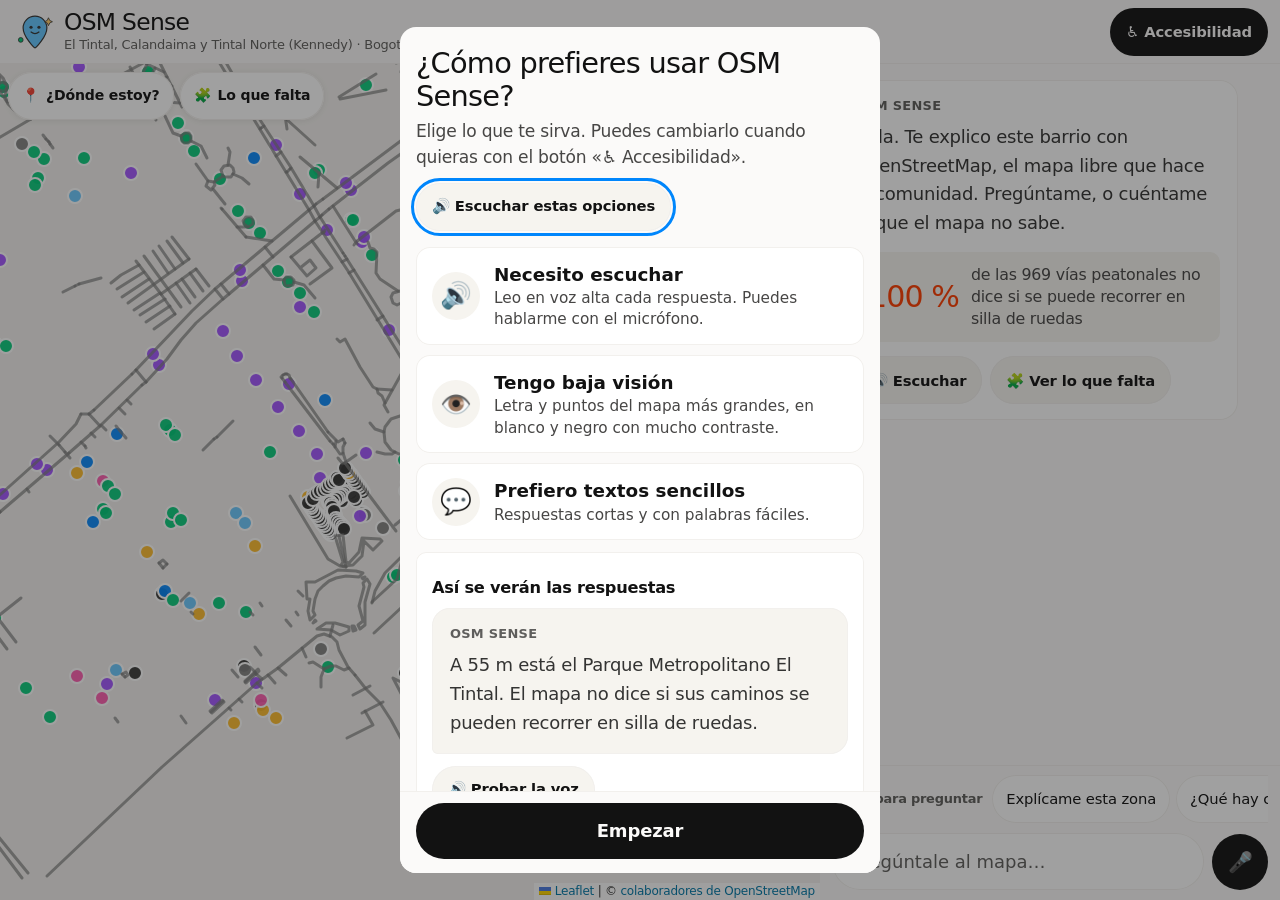
==== commit 17dbbff2: "Completar lugares, baja visión en blanco y negro y respuestas desde el inicio - "Completar lo que ve" ====
--- a/web/index.html
+++ b/web/index.html
@@ -8,7 +8,7 @@
   <title>OSM Sense</title>
   <link rel="stylesheet" href="lib/leaflet.css">
   <!-- ?v=… obliga al navegador a descargar la versión nueva después de cada publicación -->
-  <link rel="stylesheet" href="styles.css?v=2026-10-26a">
+  <link rel="stylesheet" href="styles.css?v=2026-10-26c">
 </head>
 <body>
   <a class="saltar" href="#entrada">Ir a escribir una pregunta</a>
@@ -50,6 +50,8 @@
     <h2 class="solo-lectores">Conversación</h2>
     <p id="contador-hallazgos" class="contador" hidden>📝 Hallazgos de esta conversación: <strong>0</strong></p>
     <div id="mensajes" class="mensajes" role="log" aria-live="polite" aria-relevant="additions"></div>
+    <!-- Aparece cuando hay mensajes más abajo de lo que se está leyendo. -->
+    <button type="button" class="pill ir-abajo" id="btn-abajo" hidden>⬇ Ver lo más nuevo</button>
   </main>
 
   <footer class="entrada">
@@ -79,7 +81,7 @@
       </button>
       <button type="button" class="perfil" data-perfil="ver" aria-pressed="false">
         <span class="perfil-icono" aria-hidden="true">👁️</span>
-        <span><strong>Tengo baja visión</strong><span>Letra más grande y colores de alto contraste.</span></span>
+        <span><strong>Tengo baja visión</strong><span>Letra y puntos del mapa más grandes, en blanco y negro con mucho contraste.</span></span>
       </button>
       <button type="button" class="perfil" data-perfil="sencillo" aria-pressed="false">
         <span class="perfil-icono" aria-hidden="true">💬</span>
@@ -121,7 +123,8 @@
     <section aria-label="Cifras de vacíos de información" class="bloque vacios">
       <div id="vacios-datos" class="cifras"></div>
       <label class="check"><input type="checkbox" id="chk-vacios"> Resaltar en el mapa las vías peatonales sin dato de accesibilidad</label>
-      <a id="btn-nota" class="boton-principal" target="_blank" rel="noopener">📝 Abrir nota en OpenStreetMap</a>
+      <button type="button" class="boton-principal" id="btn-completar-cercano">✏️ Completar el lugar sin nombre más cercano</button>
+      <a id="btn-nota" class="pill enlace-pill" target="_blank" rel="noopener">📝 Abrir una nota en blanco en OpenStreetMap</a>
     </section>
 
     <section aria-labelledby="t-capas" class="bloque">
@@ -133,7 +136,27 @@
       OSM Sense es un prototipo: no edita OpenStreetMap y puede equivocarse.</p>
   </dialog>
 
+  <!-- Completar un lugar: la persona cuenta lo que ve y se arma un borrador de nota (nunca se publica solo). -->
+  <dialog id="completar" class="hoja" aria-labelledby="t-completar">
+    <div class="hoja-cabeza">
+      <h2 id="t-completar">Completar este lugar</h2>
+      <button type="button" class="pill" id="btn-cerrar-completar">Cerrar</button>
+    </div>
+    <p class="inicio-intro" id="completar-lugar"></p>
+    <form id="form-completar">
+      <div id="completar-preguntas"></div>
+      <section class="bloque">
+        <h3><label for="completar-otro">¿Algo más que veas? <span class="nota">(opcional)</span></label></h3>
+        <textarea id="completar-otro" rows="2" placeholder="Por ejemplo: la entrada tiene un escalón alto"></textarea>
+      </section>
+      <p class="alerta" id="completar-aviso" hidden></p>
+      <div class="hoja-pie">
+        <button type="submit" class="boton-principal empezar">📝 Crear borrador de nota</button>
+      </div>
+    </form>
+  </dialog>
+
   <script src="lib/leaflet.js"></script>
-  <script src="app.js?v=2026-10-26a"></script>
+  <script src="app.js?v=2026-10-26c"></script>
 </body>
 </html>
--- a/web/styles.css
+++ b/web/styles.css
@@ -44,20 +44,21 @@
   --tactil: 48px;
 }
 body.contraste {
-  --fondo: #000000;
-  --superficie: #000000;
-  --superficie-suave: #000000;
-  --linea: #ffffff;
-  --titulo: #ffffff;
-  --texto: #ffffff;
-  --cuerpo: #ffffff;
-  --suave: #ffffff;
-  --enlace: #ffff00;
-  --acento: #ffff00;
-  --principal: #ffff00;
-  --principal-texto: #000000;
-  --resalte-fondo: #000000;
-  --foco: #00ffff;
+  /* Alto contraste claro: blanco y negro puros. Pensado para baja visión (WCAG AAA en el texto). */
+  --fondo: #ffffff;
+  --superficie: #ffffff;
+  --superficie-suave: #ffffff;
+  --linea: #000000;
+  --titulo: #000000;
+  --texto: #000000;
+  --cuerpo: #000000;
+  --suave: #1f1f1f;
+  --enlace: #0033cc;
+  --acento: #b01a00;
+  --principal: #000000;
+  --principal-texto: #ffffff;
+  --resalte-fondo: #fff1b8;
+  --foco: #0033cc;
 }
 body.letra-grande { --base: 22px; }
 
@@ -101,7 +102,7 @@
 .marca h1 { white-space: nowrap; overflow: hidden; text-overflow: ellipsis; }
 @media (max-width: 520px) { body.letra-grande .logo { display: none; } }
 .logo { width: 38px; height: 38px; flex: none; }
-body.contraste .logo { display: none; }
+
 .marca h1 {
   margin: 0; font-family: var(--font-display); font-weight: 500;
   font-size: 1.3em; line-height: 1.1; letter-spacing: -0.03em; color: var(--titulo);
@@ -125,8 +126,8 @@
 /* Accesibilidad siempre a la vista: la única pill oscura del encabezado. */
 .pill.acceso, .pill.acceso:hover { background: var(--principal); color: var(--principal-texto); box-shadow: none; }
 .pill.acceso:hover { opacity: .88; }
-body.contraste .pill { border: 2px solid #ffffff; }
-body.contraste .pill:hover { background: #000000; }
+body.contraste .pill { border: 2px solid #000000; }
+body.contraste .pill:hover { background: #fff1b8; }
 
 .boton-principal {
   min-height: var(--tactil); display: inline-flex; align-items: center; gap: 6px;
@@ -201,7 +202,7 @@
   align-self: center; max-width: 92%; padding: 6px 12px; text-align: center;
   color: var(--suave); font-size: .82em;
 }
-body.contraste .msg.osm { border: 2px solid #ffffff; box-shadow: none; }
+body.contraste .msg.osm { border: 2px solid #000000; box-shadow: none; }
 body.contraste .msg.persona { font-weight: 600; }
 
 /* Cifra destacada de la bienvenida. */
@@ -214,7 +215,7 @@
   flex: none; font-family: var(--font-display); font-weight: 500; font-size: 1.9em; line-height: 1;
   letter-spacing: -0.031em; color: var(--acento);
 }
-body.contraste .destacado { border: 1px solid #ffffff; }
+body.contraste .destacado { border: 1px solid #000000; }
 
 /* Secciones dentro de una respuesta: cada una con su título, separadas con aire. */
 .msg-seccion { margin-top: 16px; }
@@ -230,7 +231,7 @@
 .citados button strong { font-size: .92em; font-weight: 600; color: var(--titulo); }
 .citados button span { font-size: .8em; color: var(--suave); }
 .citados button:hover { box-shadow: inset 0 0 0 2px var(--principal); }
-body.contraste .citados button { border: 1px solid #ffffff; }
+body.contraste .citados button { border: 1px solid #000000; }
 .no-sabe, .pregunta-vuelta { padding: 12px 14px; border-radius: var(--radio-tarjeta); }
 .no-sabe { background: var(--superficie-suave); }
 .faltantes li { position: relative; padding: 3px 0 3px 18px; font-size: .92em; color: var(--cuerpo); }
@@ -238,10 +239,10 @@
   content: ""; position: absolute; left: 2px; top: .78em;
   width: 8px; height: 8px; border-radius: 50%; background: var(--acento);
 }
-body.contraste .no-sabe { border: 1px solid #ffffff; }
+body.contraste .no-sabe { border: 1px solid #000000; }
 .pregunta-vuelta { background: var(--resalte-fondo); color: var(--titulo); }
 .pregunta-vuelta p { font-weight: 500; margin-bottom: 10px !important; }
-body.contraste .pregunta-vuelta { border: 1px solid #ffff00; }
+body.contraste .pregunta-vuelta { border: 1px solid #000000; }
 .msg-acciones { display: flex; flex-wrap: wrap; gap: 8px; margin-top: 14px; }
 .msg-acciones .pill, .pregunta-vuelta .pill { padding: 0 16px; font-size: .82em; }
 
@@ -250,12 +251,12 @@
   margin: 0; padding: 8px 16px; text-align: center;
   font-size: .8em; font-weight: 600; color: var(--titulo); background: var(--resalte-fondo);
 }
-body.contraste .contador { border-bottom: 2px solid #ffff00; }
+body.contraste .contador { border-bottom: 2px solid #000000; }
 .msg.borrador {
   align-self: stretch; max-width: 100%; border-radius: var(--radio-tarjeta);
   background: var(--superficie); box-shadow: var(--borde-interior);
 }
-body.contraste .msg.borrador { border: 2px solid #ffff00; box-shadow: none; }
+body.contraste .msg.borrador { border: 2px solid #000000; box-shadow: none; }
 .msg.borrador h3 { margin: 0 0 10px; font-size: .85em; }
 .etiqueta-campo { display: block; margin-bottom: 4px; font-size: .78em; color: var(--suave); }
 .msg.borrador textarea {
@@ -264,12 +265,12 @@
   font: inherit; font-size: .9em; line-height: 1.5; color: var(--titulo);
   background: var(--superficie-suave); box-shadow: var(--borde-interior);
 }
-body.contraste .msg.borrador textarea { border: 2px solid #ffffff; }
+body.contraste .msg.borrador textarea { border: 2px solid #000000; }
 .alerta {
   margin-top: 8px !important; padding: 8px 12px; border-radius: var(--radio-tarjeta);
   background: #ffe9e0; color: #8a1c00; font-size: .85em; font-weight: 500;
 }
-body.contraste .alerta { background: #000; color: #ffff00; border: 2px solid #ffff00; }
+body.contraste .alerta { background: #fff1b8; color: #000; border: 2px solid #000; }
 .ubicacion-nota { margin-top: 10px !important; font-size: .85em; color: var(--cuerpo); }
 .borrador-acciones { display: flex; flex-wrap: wrap; gap: 8px; margin-top: 10px; }
 .msg.borrador .nota { margin-top: 10px !important; }
@@ -310,7 +311,7 @@
   background: var(--superficie-suave); box-shadow: var(--borde-interior);
 }
 .ideas-boton[aria-expanded="true"] { background: var(--resalte-fondo); }
-body.contraste .ideas-boton { border: 2px solid #ffffff; }
+body.contraste .ideas-boton { border: 2px solid #000000; }
 .form-chat textarea {
   display: block; flex: 1; min-width: 0; min-height: 56px; max-height: 140px; resize: none;
   padding: 15px 20px; border: 0; border-radius: 28px;
@@ -318,7 +319,7 @@
   background: var(--superficie); box-shadow: var(--borde-interior);
 }
 .form-chat textarea::placeholder { color: var(--suave); }
-body.contraste .form-chat textarea { border: 2px solid #ffffff; }
+body.contraste .form-chat textarea { border: 2px solid #000000; }
 .enviar, .mic {
   width: 56px; height: 56px; border-radius: 50%; flex: none;
   display: grid; place-items: center; font-size: 1.25rem;
@@ -327,7 +328,7 @@
 .mic { background: var(--principal); color: var(--principal-texto); }
 .mic[aria-pressed="true"] { box-shadow: 0 0 0 4px var(--color-honey); animation: escucha 1.2s infinite ease-in-out; }
 @keyframes escucha { 50% { box-shadow: 0 0 0 8px var(--color-honey); } }
-body.contraste .enviar { border: 2px solid #ffffff; }
+body.contraste .enviar { border: 2px solid #000000; }
 
 /* ---------- Hoja de ajustes ---------- */
 .hoja {
@@ -338,7 +339,7 @@
 }
 .hoja::backdrop { background: rgba(18, 18, 18, .4); }
 .hoja.inicio { max-height: 94dvh; }
-body.contraste .hoja { border: 2px solid #ffffff; }
+body.contraste .hoja { border: 2px solid #000000; }
 .hoja-cabeza { display: flex; align-items: center; justify-content: space-between; margin-bottom: 4px; }
 .hoja h2 { margin: 0; font-size: 1.3em; font-weight: 500; letter-spacing: -0.019em; color: var(--titulo); }
 .hoja h3 { margin: 20px 0 8px; font-size: .9em; font-weight: 600; color: var(--titulo); }
@@ -346,7 +347,7 @@
   margin-top: 12px; padding: 4px 16px 16px; border-radius: var(--radio-tarjeta);
   background: var(--superficie); box-shadow: var(--borde-interior);
 }
-body.contraste .hoja section { border: 2px solid #ffffff; box-shadow: none; }
+body.contraste .hoja section { border: 2px solid #000000; box-shadow: none; }
 .hoja .nota { margin: 16px 4px 0; }
 .nota { color: var(--suave); font-size: .78em; line-height: 1.5; }
 
@@ -366,9 +367,9 @@
   content: "Sí"; content: "Sí" / "";
   background: var(--color-mint); color: var(--color-ink-black);
 }
-body.contraste .interruptor { border: 2px solid #ffffff; }
-body.contraste .interruptor::after { background: #000; color: #fff; border: 1px solid #fff; }
-body.contraste .interruptor[aria-pressed="true"]::after { background: #ffff00; color: #000; }
+body.contraste .interruptor { border: 2px solid #000000; }
+body.contraste .interruptor::after { background: #fff; color: #000; border: 2px solid #000; }
+body.contraste .interruptor[aria-pressed="true"]::after { background: #000; color: #fff; }
 
 .capas { list-style: none; padding: 0; margin: 0; }
 .capas li + li { box-shadow: inset 0 1px 0 var(--linea); }
@@ -378,7 +379,7 @@
 }
 .capas input, .vacios input { width: 1.2em; height: 1.2em; margin: 0; flex: none; accent-color: var(--principal); }
 .muestra { width: 14px; height: 14px; border-radius: 50%; flex: none; box-shadow: 0 0 0 1.5px var(--color-heading-charcoal); }
-body.contraste .muestra { box-shadow: 0 0 0 2px #ffffff; }
+body.contraste .muestra { box-shadow: 0 0 0 2px #000000; }
 .cuenta { margin-left: auto; color: var(--suave); font-variant-numeric: tabular-nums; font-size: .9em; }
 
 .cifras { padding-top: 12px; }
@@ -411,7 +412,7 @@
 .perfil[aria-pressed="true"] { background: var(--principal); box-shadow: none; }
 .perfil[aria-pressed="true"] strong, .perfil[aria-pressed="true"] strong + span { color: var(--principal-texto); }
 .perfil[aria-pressed="true"]::after { content: "✓"; content: "✓" / ""; margin-left: auto; font-size: 1.3em; color: var(--principal-texto); }
-body.contraste .perfil { border: 2px solid #ffffff; }
+body.contraste .perfil { border: 2px solid #000000; }
 .vista-previa .msg.previa { max-width: 100%; margin-bottom: 12px; background: var(--superficie-suave); }
 /* "Empezar" siempre visible al pie de la pantalla de inicio, aunque haya que desplazar las opciones. */
 .hoja-pie {
@@ -422,6 +423,62 @@
 }
 .empezar { width: 100%; justify-content: center; min-height: 56px; font-size: 1em; }
 .vacios .check { min-height: var(--tactil); display: flex; gap: 10px; align-items: center; margin: 6px 0 10px; cursor: pointer; font-size: .9em; }
+
+/* ---------- Completar un lugar ---------- */
+.citados li { display: flex; align-items: stretch; gap: 6px; }
+.citados li > button:first-child { flex: 1 1 0; width: auto; min-width: 0; }
+.citados .completar-chip {
+  flex: none; width: 52px; min-height: var(--tactil); padding: 0; display: grid; place-items: center; border-radius: var(--radio-tarjeta); font-size: 1.2rem;
+  background: var(--resalte-fondo); box-shadow: var(--borde-interior);
+}
+body.contraste .completar-chip { border: 2px solid #000; }
+.ficha-falta { margin: 8px 0 6px; color: #8a1c00; font-weight: 600; }
+body.contraste .ficha-falta { color: #000; }
+.leaflet-popup-content .ficha-completar { width: 100%; margin-bottom: 6px; background: var(--resalte-fondo); font-size: 14px; }
+.enlace-pill { width: 100%; margin-top: 8px; text-decoration: none; text-align: center; }
+#btn-completar-cercano { width: 100%; justify-content: center; text-align: center; }
+.opciones { border: 0; margin: 12px 0 0; padding: 4px 16px 16px; display: flex; flex-wrap: wrap; gap: 8px; }
+.opciones legend { float: left; width: 100%; margin: 16px 0 8px; padding: 0; font-size: .9em; font-weight: 600; color: var(--titulo); }
+.opcion { position: relative; flex: 1 1 calc(50% - 8px); }
+.opcion input { position: absolute; opacity: 0; inset: 0; margin: 0; cursor: pointer; }
+.opcion span {
+  min-height: 52px; display: flex; align-items: center; justify-content: center; text-align: center;
+  padding: 6px 12px; border-radius: var(--radio-tarjeta); font-weight: 600; font-size: .9em;
+  background: var(--superficie-suave); color: var(--titulo); box-shadow: var(--borde-interior);
+}
+.opcion input:checked + span { background: var(--principal); color: var(--principal-texto); box-shadow: none; }
+.opcion input:checked + span::before { content: "✓ "; content: "✓ " / ""; }
+.opcion input:focus-visible + span { outline: 3px solid var(--foco); outline-offset: 2px; }
+body.contraste .opcion span { border: 2px solid #000; }
+#completar input[type="text"], #completar textarea {
+  display: block; width: 100%; min-height: 52px; padding: 12px 14px; border: 0; border-radius: var(--radio-tarjeta);
+  font: inherit; color: var(--titulo); background: var(--superficie-suave); box-shadow: var(--borde-interior); resize: vertical;
+}
+body.contraste #completar input[type="text"], body.contraste #completar textarea { border: 2px solid #000; }
+#completar .alerta { margin: 12px 0 0; }
+
+/* Botón "Ver lo más nuevo" sobre el chat. */
+.chat { position: relative; }
+.ir-abajo {
+  position: absolute; z-index: 5; right: 12px; bottom: 12px;
+  background: var(--principal); color: var(--principal-texto); box-shadow: 0 2px 10px rgba(0, 0, 0, .18);
+}
+
+/* ---------- Letra grande: el diseño se reacomoda en vez de apretarse ---------- */
+body.letra-grande .marca .sub { display: none; }                 /* el nombre de la zona está en "Lo que falta" */
+body.letra-grande .marca h1 { font-size: 1.15em; }
+body.letra-grande .pill.acceso { padding: 0 14px; font-size: .75em; }
+body.letra-grande .ideas-titulo { display: none; }
+body.letra-grande .destacado { flex-direction: column; align-items: flex-start; gap: 4px; }
+body.letra-grande .msg { max-width: 100%; padding: 14px 16px; }
+body.letra-grande .msg.osm, body.letra-grande .msg.borrador { width: 100%; }   /* ancho fijo: si no, la burbuja se encoge y parte el texto letra por letra */
+body.letra-grande .mensajes { padding: 12px; }
+body.letra-grande .interruptores { grid-template-columns: 1fr; }
+body.letra-grande .cifra-fila { grid-template-columns: 1fr; gap: 2px; }
+body.letra-grande .vacios .cifra { text-align: left; }
+body.letra-grande .leaflet-popup-content { font-size: 18px; }
+body.letra-grande .leaflet-popup-content .ficha-completar { font-size: 17px; }
+body.letra-grande .franja-mapa { height: 30dvh; }
 
 /* ---------- Leaflet ---------- */
 .leaflet-container { font-family: var(--font-inter); background: var(--color-stone-surface); }
@@ -434,15 +491,13 @@
 .leaflet-popup-content strong { color: var(--color-ink-black); font-weight: 600; }
 .leaflet-tooltip { border: 0; border-radius: 6px; box-shadow: var(--borde-interior); color: var(--color-heading-charcoal); font-size: 13px; }
 
-body.contraste .leaflet-tile-pane { filter: grayscale(1) contrast(1.2) brightness(.7); }
-body.contraste .leaflet-bar a,
-body.contraste .leaflet-control-attribution,
-body.contraste .leaflet-popup-content-wrapper,
-body.contraste .leaflet-popup-tip { background: #000; color: #ffff00; border-color: #fff; }
-body.contraste .leaflet-popup-content,
-body.contraste .leaflet-popup-content strong { color: #ffffff; }
-body.contraste .leaflet-control-attribution a,
-body.contraste .leaflet-popup-content a { color: #ffff00; }
+body.contraste .leaflet-tile-pane { filter: contrast(1.08) saturate(.85); }   /* mapa claro, sin oscurecer */
+body.contraste .leaflet-bar a { background: #fff; color: #000; border-bottom: 2px solid #000; }
+body.contraste .leaflet-bar { box-shadow: inset 0 0 0 2px #000 !important; }
+body.contraste .leaflet-popup-content-wrapper { box-shadow: 0 0 0 2px #000; }
+body.contraste .leaflet-popup-content, body.contraste .leaflet-popup-content strong { color: #000; }
+body.contraste .leaflet-control-attribution { background: #fff; color: #000; }
+body.contraste .leaflet-control-attribution a, body.contraste .leaflet-popup-content a { color: #0033cc; }
 
 @media (prefers-reduced-motion: reduce) {
   .franja-mapa { transition: none; }
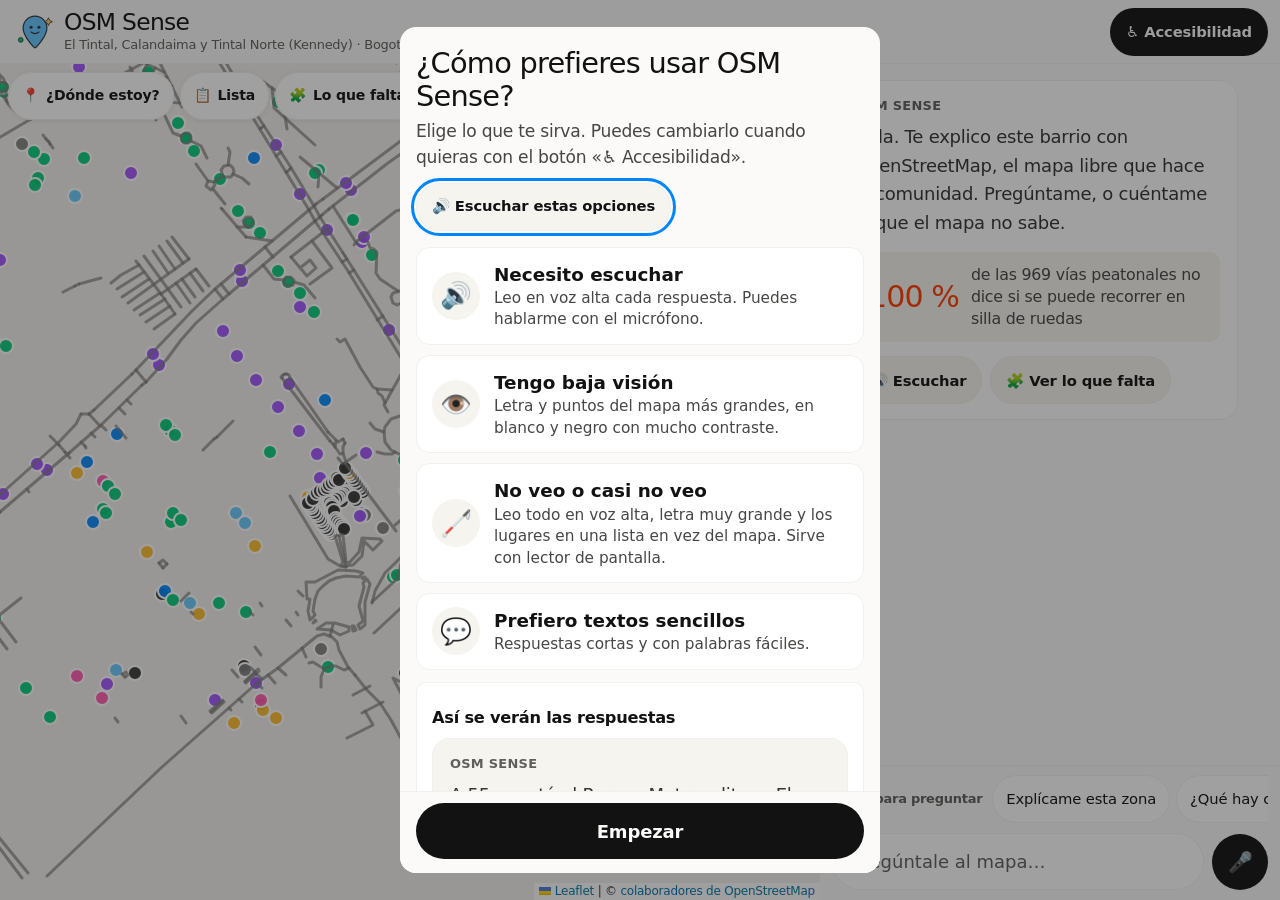
==== commit 8f1ca051: "Baja visión y ceguera: lista de lugares, perfil "No veo o casi no veo" y zoom 400 % - Corrige "Tengo" ====
--- a/web/index.html
+++ b/web/index.html
@@ -8,7 +8,7 @@
   <title>OSM Sense</title>
   <link rel="stylesheet" href="lib/leaflet.css">
   <!-- ?v=… obliga al navegador a descargar la versión nueva después de cada publicación -->
-  <link rel="stylesheet" href="styles.css?v=2026-10-26c">
+  <link rel="stylesheet" href="styles.css?v=2026-10-26e">
 </head>
 <body>
   <a class="saltar" href="#entrada">Ir a escribir una pregunta</a>
@@ -29,14 +29,22 @@
         <p class="sub" id="nombre-zona">Cargando zona…</p>
       </div>
     </div>
-    <button type="button" class="pill acceso" id="btn-accesibilidad" aria-haspopup="dialog">♿ Accesibilidad</button>
+    <div class="barra-acciones">
+      <!-- Visible solo cuando el mapa está oculto ("Lugares en lista"): la lista reemplaza al mapa. -->
+      <button type="button" class="pill" id="btn-lista-barra" aria-haspopup="dialog" hidden>📋 Lugares</button>
+      <button type="button" class="pill acceso" id="btn-accesibilidad" aria-haspopup="dialog">♿ Accesibilidad</button>
+    </div>
   </header>
 
   <section class="franja-mapa" id="franja-mapa" aria-label="Mapa de la zona">
+    <p class="solo-lectores">Mapa visual. Si usas lector de pantalla o ves poco, usa el botón «Lista de lugares»: tiene la misma información en texto.</p>
     <div id="mapa" class="mapa"></div>
     <div class="mapa-controles" role="toolbar" aria-label="Herramientas del mapa">
-      <button type="button" class="pill flotante" id="btn-donde">📍 <span>¿Dónde estoy?</span></button>
-      <button type="button" class="pill flotante" id="btn-mapa" aria-haspopup="dialog">🧩 <span>Lo que falta</span></button>
+      <button type="button" class="pill flotante" id="btn-donde" aria-label="¿Dónde estoy?">📍 <span aria-hidden="true">¿Dónde estoy?</span></button>
+      <button type="button" class="pill flotante" id="btn-lista" aria-haspopup="dialog" aria-label="Lista de lugares">📋 <span aria-hidden="true">Lista</span></button>
+      <button type="button" class="pill flotante" id="btn-mapa" aria-haspopup="dialog" aria-label="Lo que le falta al mapa">🧩 <span aria-hidden="true">Lo que falta</span></button>
+    </div>
+    <div class="mapa-expandir">
       <button type="button" class="pill flotante icono" id="btn-expandir" aria-expanded="false" aria-controls="franja-mapa" aria-label="Ampliar mapa" title="Ampliar mapa">⤢</button>
     </div>
     <!-- Se muestra solo mientras la persona elige en el mapa la ubicación de una nota. -->
@@ -83,6 +91,10 @@
         <span class="perfil-icono" aria-hidden="true">👁️</span>
         <span><strong>Tengo baja visión</strong><span>Letra y puntos del mapa más grandes, en blanco y negro con mucho contraste.</span></span>
       </button>
+      <button type="button" class="perfil" data-perfil="ciego" aria-pressed="false">
+        <span class="perfil-icono" aria-hidden="true">🦯</span>
+        <span><strong>No veo o casi no veo</strong><span>Leo todo en voz alta, letra muy grande y los lugares en una lista en vez del mapa. Sirve con lector de pantalla.</span></span>
+      </button>
       <button type="button" class="perfil" data-perfil="sencillo" aria-pressed="false">
         <span class="perfil-icono" aria-hidden="true">💬</span>
         <span><strong>Prefiero textos sencillos</strong><span>Respuestas cortas y con palabras fáciles.</span></span>
@@ -105,6 +117,7 @@
         <button type="button" class="interruptor" id="btn-letra" aria-pressed="false">Letra grande</button>
         <button type="button" class="interruptor" id="btn-contraste" aria-pressed="false">Alto contraste</button>
         <button type="button" class="interruptor" id="btn-pedagogico" aria-pressed="false">Modo sencillo</button>
+        <button type="button" class="interruptor" id="btn-sinmapa" aria-pressed="false">Lugares en lista (sin mapa)</button>
       </div>
     </section>
 
@@ -136,6 +149,21 @@
       OSM Sense es un prototipo: no edita OpenStreetMap y puede equivocarse.</p>
   </dialog>
 
+  <!-- Lista de lugares: alternativa en texto al mapa (lector de pantalla, baja visión, ampliación). -->
+  <dialog id="lista" class="hoja" aria-labelledby="t-lista">
+    <div class="hoja-cabeza">
+      <h2 id="t-lista">Lugares cerca de ti</h2>
+      <button type="button" class="pill" id="btn-cerrar-lista">Cerrar</button>
+    </div>
+    <p class="inicio-intro" id="lista-intro"></p>
+    <div class="lista-filtro">
+      <label for="lista-cat">Mostrar</label>
+      <select id="lista-cat"></select>
+    </div>
+    <ol id="lista-lugares" class="lista-lugares"></ol>
+    <button type="button" class="pill lista-mas" id="btn-lista-mas">Mostrar más lugares</button>
+  </dialog>
+
   <!-- Completar un lugar: la persona cuenta lo que ve y se arma un borrador de nota (nunca se publica solo). -->
   <dialog id="completar" class="hoja" aria-labelledby="t-completar">
     <div class="hoja-cabeza">
@@ -157,6 +185,6 @@
   </dialog>
 
   <script src="lib/leaflet.js"></script>
-  <script src="app.js?v=2026-10-26c"></script>
+  <script src="app.js?v=2026-10-26e"></script>
 </body>
 </html>
--- a/web/styles.css
+++ b/web/styles.css
@@ -60,7 +60,7 @@
   --resalte-fondo: #fff1b8;
   --foco: #0033cc;
 }
-body.letra-grande { --base: 22px; }
+body.letra-grande { --base: 24px; }   /* 24 px: legible para muy baja visión sin romper el diseño en 390 px */
 
 * { box-sizing: border-box; }
 [hidden] { display: none !important; }
@@ -77,7 +77,7 @@
 a { color: var(--enlace); text-underline-offset: 2px; }
 button { font: inherit; cursor: pointer; color: inherit; background: none; border: 0; padding: 0; }
 button:disabled { cursor: default; opacity: .5; }
-button:focus-visible, a:focus-visible, input:focus-visible, textarea:focus-visible {
+button:focus-visible, a:focus-visible, input:focus-visible, textarea:focus-visible, select:focus-visible {
   outline: 3px solid var(--foco); outline-offset: 2px;
 }
 .solo-lectores {
@@ -152,10 +152,15 @@
 }
 .mapa-controles > * { pointer-events: auto; }
 .mapa-controles .pill { padding: 0 14px; font-size: .78em; box-shadow: var(--borde-interior), 0 1px 6px rgba(0, 0, 0, .08); }
-.mapa-controles .icono { width: 48px; padding: 0; margin-left: auto; font-size: 1.2rem; }
+/* Ampliar/reducir va aparte, abajo a la izquierda: la fila de arriba queda para las 3 herramientas. */
+.mapa-expandir { position: absolute; z-index: 1000; left: 8px; bottom: 26px; }
+.mapa-expandir .icono { width: 48px; padding: 0; font-size: 1.2rem; box-shadow: var(--borde-interior), 0 1px 6px rgba(0, 0, 0, .08); }
 @media (max-width: 380px) { .mapa-controles .pill:not(.icono) { padding: 0 10px; font-size: .74em; } }
-body.letra-grande .mapa-controles .pill span { display: none; }   /* solo el ícono cuando la letra es grande */
-body.letra-grande #btn-donde, body.letra-grande #btn-mapa { width: 48px; padding: 0; font-size: 1.15rem; }
+/* En el celular, con letra grande, solo el ícono (el nombre accesible sigue en aria-label). */
+@media (max-width: 899px) {
+  body.letra-grande .mapa-controles .pill span { display: none; }
+  body.letra-grande #btn-donde, body.letra-grande #btn-mapa, body.letra-grande #btn-lista { width: 52px; height: 52px; padding: 0; font-size: 1.3rem; }
+}
 
 /* Aviso mientras se elige en el mapa la ubicación de una nota. */
 .aviso-mapa {
@@ -459,13 +464,20 @@
 
 /* Botón "Ver lo más nuevo" sobre el chat. */
 .chat { position: relative; }
+/* Franja propia debajo del chat (no flota): así nunca tapa un botón de un mensaje. */
 .ir-abajo {
-  position: absolute; z-index: 5; right: 12px; bottom: 12px;
-  background: var(--principal); color: var(--principal-texto); box-shadow: 0 2px 10px rgba(0, 0, 0, .18);
+  flex: none; align-self: center; margin: 4px auto 6px;
+  background: var(--principal); color: var(--principal-texto); box-shadow: none;
 }
 
 /* ---------- Letra grande: el diseño se reacomoda en vez de apretarse ---------- */
-body.letra-grande .marca .sub { display: none; }                 /* el nombre de la zona está en "Lo que falta" */
+body.letra-grande .marca .sub { display: none; }
+/* En el celular con letra grande, los botones del encabezado bajan a su propia línea: el título no se corta. */
+@media (max-width: 520px) {
+  body.letra-grande .barra { flex-wrap: wrap; row-gap: 6px; }
+  body.letra-grande .barra-acciones { width: 100%; }
+  body.letra-grande .barra-acciones .pill { flex: 1; }
+}                 /* el nombre de la zona está en "Lo que falta" */
 body.letra-grande .marca h1 { font-size: 1.15em; }
 body.letra-grande .pill.acceso { padding: 0 14px; font-size: .75em; }
 body.letra-grande .ideas-titulo { display: none; }
@@ -478,7 +490,49 @@
 body.letra-grande .vacios .cifra { text-align: left; }
 body.letra-grande .leaflet-popup-content { font-size: 18px; }
 body.letra-grande .leaflet-popup-content .ficha-completar { font-size: 17px; }
-body.letra-grande .franja-mapa { height: 30dvh; }
+@media (max-width: 899px) { body.letra-grande .franja-mapa { height: 30dvh; } }   /* solo celular: en computador el mapa ocupa su columna */
+
+/* ---------- Lugares en lista (sin mapa) ---------- */
+.barra-acciones { display: flex; gap: 8px; flex: none; }
+body.sin-mapa .franja-mapa { display: none !important; }
+body.sin-mapa { grid-template-columns: minmax(0, 1fr) !important; grid-template-rows: auto minmax(0, 1fr) auto !important; }
+body.sin-mapa .barra { grid-column: 1 !important; }
+body.sin-mapa .chat, body.sin-mapa .entrada { grid-column: 1 !important; grid-row: auto !important; }
+body.sin-mapa .mensajes, body.sin-mapa .form-chat, body.sin-mapa .ideas { max-width: 900px; }
+
+.lista-filtro { display: flex; align-items: center; gap: 10px; margin: 8px 0 4px; font-weight: 600; }
+.lista-filtro select {
+  flex: 1; min-height: 52px; padding: 0 12px; border: 0; border-radius: var(--radio-tarjeta);
+  font: inherit; color: var(--titulo); background: var(--superficie); box-shadow: var(--borde-interior);
+}
+body.contraste .lista-filtro select { border: 2px solid #000; }
+.lista-lugares { list-style: none; margin: 12px 0 0; padding: 0; display: grid; gap: 10px; }
+.lista-lugares li {
+  padding: 14px 16px; border-radius: var(--radio-tarjeta); background: var(--superficie); box-shadow: var(--borde-interior);
+}
+body.contraste .lista-lugares li { border: 2px solid #000; box-shadow: none; }
+.lista-lugares h3 { margin: 0 0 4px; font-size: 1em; font-weight: 600; color: var(--titulo); }
+.lista-lugares .donde { margin: 0; color: var(--cuerpo); font-size: .9em; }
+.lista-lugares .ficha-falta { margin: 6px 0 0; font-size: .85em; }
+.lista-lugares .acciones-lugar { display: flex; flex-wrap: wrap; gap: 8px; margin-top: 10px; }
+.lista-lugares .acciones-lugar .pill { font-size: .8em; }
+.lista-mas { width: 100%; margin-top: 12px; }
+.marca-categoria { display: inline-block; width: 12px; height: 12px; margin-right: 6px; border-radius: 50%; vertical-align: middle; box-shadow: 0 0 0 1.5px var(--titulo); }
+
+/* Con letra grande en computador: las herramientas del mapa muestran su texto. */
+@media (min-width: 900px) { body.letra-grande .mapa-controles .pill { font-size: .7em; } }
+body.contraste button:focus-visible, body.contraste a:focus-visible, body.contraste input:focus-visible,
+body.contraste textarea:focus-visible, body.contraste select:focus-visible { outline-width: 4px; }
+
+/* Ampliación fuerte (200-400 %): si la pantalla queda muy baja, la página entera se desplaza en vez de
+   apretar el chat a cero. No aplica con el teclado abierto en el celular. */
+@media (max-height: 520px) {
+  html:has(body:not(.teclado)) { overflow: auto; }
+  body:not(.teclado) { height: auto !important; min-height: 100%; overflow: visible; display: block; }
+  body:not(.teclado) .franja-mapa { height: 260px; }
+  body:not(.teclado) .mensajes { overflow: visible; }
+  body:not(.teclado) .entrada { position: sticky; bottom: 0; z-index: 10; }
+}
 
 /* ---------- Leaflet ---------- */
 .leaflet-container { font-family: var(--font-inter); background: var(--color-stone-surface); }
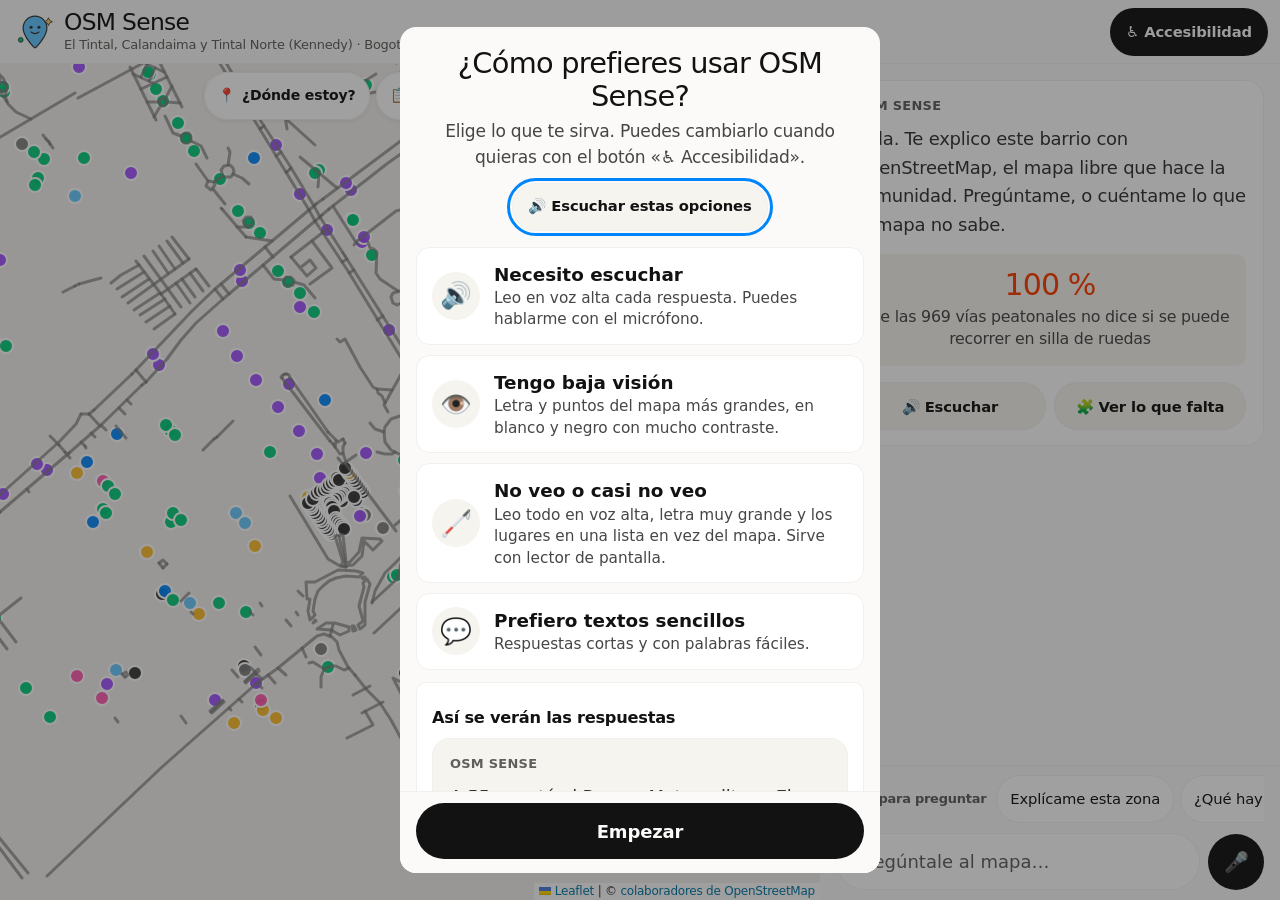
==== commit 71f00179: "Diseño más armónico: columna central, espacios parejos, botones del mismo ancho y títulos centrados " ====
--- a/web/index.html
+++ b/web/index.html
@@ -8,7 +8,7 @@
   <title>OSM Sense</title>
   <link rel="stylesheet" href="lib/leaflet.css">
   <!-- ?v=… obliga al navegador a descargar la versión nueva después de cada publicación -->
-  <link rel="stylesheet" href="styles.css?v=2026-10-26e">
+  <link rel="stylesheet" href="styles.css?v=2026-10-26g">
 </head>
 <body>
   <a class="saltar" href="#entrada">Ir a escribir una pregunta</a>
@@ -35,6 +35,12 @@
       <button type="button" class="pill acceso" id="btn-accesibilidad" aria-haspopup="dialog">♿ Accesibilidad</button>
     </div>
   </header>
+
+  <!-- Solo cuando el mapa está oculto: explica por qué y permite volver a verlo. -->
+  <div class="aviso-sinmapa" id="aviso-sinmapa" hidden>
+    <span>El mapa está oculto: ves los lugares en lista.</span>
+    <button type="button" class="pill" id="btn-mostrar-mapa">🗺️ Mostrar el mapa</button>
+  </div>
 
   <section class="franja-mapa" id="franja-mapa" aria-label="Mapa de la zona">
     <p class="solo-lectores">Mapa visual. Si usas lector de pantalla o ves poco, usa el botón «Lista de lugares»: tiene la misma información en texto.</p>
@@ -117,7 +123,7 @@
         <button type="button" class="interruptor" id="btn-letra" aria-pressed="false">Letra grande</button>
         <button type="button" class="interruptor" id="btn-contraste" aria-pressed="false">Alto contraste</button>
         <button type="button" class="interruptor" id="btn-pedagogico" aria-pressed="false">Modo sencillo</button>
-        <button type="button" class="interruptor" id="btn-sinmapa" aria-pressed="false">Lugares en lista (sin mapa)</button>
+        <button type="button" class="interruptor" id="btn-sinmapa" aria-pressed="false">Ocultar el mapa (usar la lista)</button>
       </div>
     </section>
 
@@ -185,6 +191,6 @@
   </dialog>
 
   <script src="lib/leaflet.js"></script>
-  <script src="app.js?v=2026-10-26e"></script>
+  <script src="app.js?v=2026-10-26g"></script>
 </body>
 </html>
--- a/web/styles.css
+++ b/web/styles.css
@@ -495,8 +495,16 @@
 /* ---------- Lugares en lista (sin mapa) ---------- */
 .barra-acciones { display: flex; gap: 8px; flex: none; }
 body.sin-mapa .franja-mapa { display: none !important; }
-body.sin-mapa { grid-template-columns: minmax(0, 1fr) !important; grid-template-rows: auto minmax(0, 1fr) auto !important; }
-body.sin-mapa .barra { grid-column: 1 !important; }
+.aviso-sinmapa {
+  display: flex; flex-wrap: wrap; align-items: center; justify-content: space-between; gap: 8px 12px;
+  padding: 10px 16px; background: var(--resalte-fondo); color: var(--titulo); font-size: .85em; font-weight: 600;
+  box-shadow: inset 0 -1px 0 var(--linea);
+}
+body.contraste .aviso-sinmapa { border-bottom: 2px solid #000; }
+.aviso-sinmapa .pill { background: var(--principal); color: var(--principal-texto); }
+body.sin-mapa { grid-template-rows: auto auto minmax(0, 1fr) auto !important; }
+body.sin-mapa { grid-template-columns: minmax(0, 1fr) !important; }
+body.sin-mapa .barra, body.sin-mapa .aviso-sinmapa { grid-column: 1 !important; }
 body.sin-mapa .chat, body.sin-mapa .entrada { grid-column: 1 !important; grid-row: auto !important; }
 body.sin-mapa .mensajes, body.sin-mapa .form-chat, body.sin-mapa .ideas { max-width: 900px; }
 
@@ -568,3 +576,59 @@
   #btn-expandir { display: none; }
   .hoja { max-width: 480px; margin: auto; border-radius: 16px; }
 }
+
+/* =====================================================================================
+   Armonía: una sola columna central, un solo sistema de espacios y botones parejos.
+   Va al final para ordenar todo lo anterior. Los párrafos largos quedan alineados a la
+   izquierda (se leen mejor, sobre todo con baja visión); se centran títulos, cifras,
+   avisos y grupos de botones.
+   ===================================================================================== */
+:root { --esp: 16px; --columna: 640px; }
+
+/* Misma columna y mismo margen lateral para mensajes, ideas y caja de texto. */
+.mensajes { max-width: var(--columna); padding: var(--esp); gap: var(--esp); }
+.entrada { padding-left: var(--esp); padding-right: var(--esp); }
+.ideas, .form-chat { max-width: calc(var(--columna) - 2 * var(--esp)); }
+.contador { max-width: none; }
+
+/* Las respuestas ocupan todo el ancho de la columna: bordes parejos a ambos lados. */
+.msg.osm, .msg.borrador { width: 100%; max-width: 100%; }
+.msg.persona { max-width: 85%; }
+.msg { padding: var(--esp) calc(var(--esp) + 2px); }
+.msg-seccion { margin-top: var(--esp); }
+.remitente { margin-bottom: 8px !important; }
+
+/* Botones de cada mensaje: del mismo ancho, en filas parejas y centrados. */
+.msg-acciones, .borrador-acciones, .lista-lugares .acciones-lugar {
+  display: grid; grid-template-columns: repeat(auto-fit, minmax(130px, 1fr)); gap: 8px; margin-top: var(--esp);
+}
+.msg-acciones .pill, .borrador-acciones .pill, .borrador-acciones .boton-principal,
+.lista-lugares .acciones-lugar .pill { width: 100%; justify-content: center; text-align: center; padding: 0 12px; }
+.pregunta-vuelta .pill { width: 100%; }
+
+/* Cifra destacada centrada: número arriba, explicación debajo. */
+.destacado { flex-direction: column; align-items: center; text-align: center; gap: 6px; padding: var(--esp); }
+
+/* Avisos del sistema y "Ver lo más nuevo", centrados en la columna. */
+.msg.sistema { max-width: 90%; line-height: 1.45; }
+
+/* Herramientas del mapa centradas arriba; ampliar (izquierda) y zoom (derecha) quedan simétricos abajo. */
+.mapa-controles { justify-content: center; }
+
+/* Encabezado con letra grande en el celular: título centrado y botones parejos debajo. */
+@media (max-width: 520px) {
+  body.letra-grande .barra { justify-content: center; text-align: center; }
+  body.letra-grande .marca { justify-content: center; flex: 1 1 100%; }
+}
+
+/* Hojas (inicio, lo que falta, lista, completar): títulos y textos de ayuda centrados, contenido en columna. */
+.hoja > *, .hoja form > * { max-width: 560px; margin-left: auto; margin-right: auto; }
+.inicio h2, .inicio .inicio-intro { text-align: center; }
+#btn-leer-inicio { display: flex; margin: 0 auto; }
+.hoja-cabeza { gap: 12px; }
+.hoja-pie { max-width: none; }
+
+/* Interruptores del ajuste fino: misma altura en las dos columnas. */
+.interruptores { align-items: stretch; }
+.interruptor { min-height: 56px; }
+.hoja > .hoja-pie, .hoja form > .hoja-pie { max-width: none; margin-left: -16px; margin-right: -16px; }
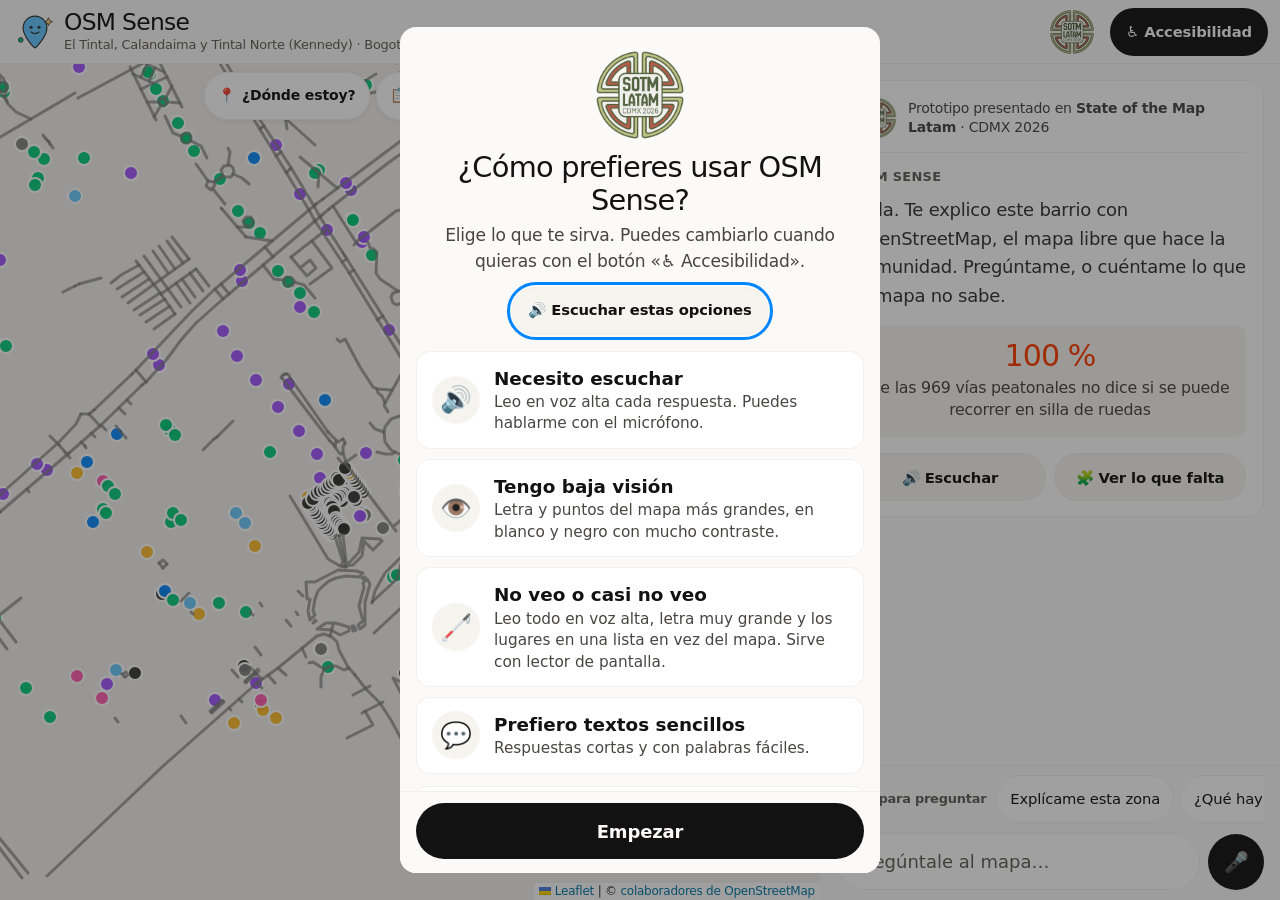
==== commit de1b8f27: "Logo de State of the Map Latam 2026 en el inicio, la bienvenida y el encabezado (computador) Co-Auth" ====
--- a/web/index.html
+++ b/web/index.html
@@ -8,7 +8,7 @@
   <title>OSM Sense</title>
   <link rel="stylesheet" href="lib/leaflet.css">
   <!-- ?v=… obliga al navegador a descargar la versión nueva después de cada publicación -->
-  <link rel="stylesheet" href="styles.css?v=2026-10-26g">
+  <link rel="stylesheet" href="styles.css?v=2026-10-26i">
 </head>
 <body>
   <a class="saltar" href="#entrada">Ir a escribir una pregunta</a>
@@ -30,17 +30,12 @@
       </div>
     </div>
     <div class="barra-acciones">
-      <!-- Visible solo cuando el mapa está oculto ("Lugares en lista"): la lista reemplaza al mapa. -->
-      <button type="button" class="pill" id="btn-lista-barra" aria-haspopup="dialog" hidden>📋 Lugares</button>
+      <!-- Logo del evento: solo en pantallas anchas (en el celular está en el inicio y en la bienvenida). -->
+      <img class="logo-sotm" src="img/sotm-latam-2026-96.png" width="48" height="48" alt="State of the Map Latinoamérica, Ciudad de México 2026">
       <button type="button" class="pill acceso" id="btn-accesibilidad" aria-haspopup="dialog">♿ Accesibilidad</button>
     </div>
   </header>
 
-  <!-- Solo cuando el mapa está oculto: explica por qué y permite volver a verlo. -->
-  <div class="aviso-sinmapa" id="aviso-sinmapa" hidden>
-    <span>El mapa está oculto: ves los lugares en lista.</span>
-    <button type="button" class="pill" id="btn-mostrar-mapa">🗺️ Mostrar el mapa</button>
-  </div>
 
   <section class="franja-mapa" id="franja-mapa" aria-label="Mapa de la zona">
     <p class="solo-lectores">Mapa visual. Si usas lector de pantalla o ves poco, usa el botón «Lista de lugares»: tiene la misma información en texto.</p>
@@ -63,6 +58,17 @@
   <main class="chat">
     <h2 class="solo-lectores">Conversación</h2>
     <p id="contador-hallazgos" class="contador" hidden>📝 Hallazgos de esta conversación: <strong>0</strong></p>
+    <!-- Panel de botones grandes del modo "No veo o casi no veo" (inspirado en Soundscape y BlindSquare). -->
+    <section id="botonera" class="botonera" aria-label="Acciones principales" hidden>
+      <div class="botonera-grilla">
+        <button type="button" class="baldosa" id="b-donde"><span class="baldosa-icono" aria-hidden="true">📍</span><span>¿Dónde estoy?</span></button>
+        <button type="button" class="baldosa" id="b-cerca"><span class="baldosa-icono" aria-hidden="true">🧭</span><span>¿Qué hay cerca?</span></button>
+        <button type="button" class="baldosa" id="b-falta"><span class="baldosa-icono" aria-hidden="true">❓</span><span>Lo que falta</span></button>
+        <button type="button" class="baldosa" id="b-lista"><span class="baldosa-icono" aria-hidden="true">📋</span><span>Todos los lugares</span></button>
+      </div>
+      <button type="button" class="pill botonera-mapa" id="btn-mostrar-mapa">🗺️ Volver a ver el mapa</button>
+    </section>
+    <p id="cargando" class="cargando" role="status">Cargando el mapa del barrio…</p>
     <div id="mensajes" class="mensajes" role="log" aria-live="polite" aria-relevant="additions"></div>
     <!-- Aparece cuando hay mensajes más abajo de lo que se está leyendo. -->
     <button type="button" class="pill ir-abajo" id="btn-abajo" hidden>⬇ Ver lo más nuevo</button>
@@ -84,6 +90,7 @@
 
   <!-- Inicio: cómo prefiere la persona usar el sitio. Se abre al entrar y con el botón "Accesibilidad". -->
   <dialog id="inicio" class="hoja inicio" aria-labelledby="t-inicio">
+    <img class="inicio-logo" src="img/sotm-latam-2026-256.png" width="96" height="96" alt="State of the Map Latinoamérica, Ciudad de México 2026">
     <h2 id="t-inicio">¿Cómo prefieres usar OSM Sense?</h2>
     <p class="inicio-intro">Elige lo que te sirva. Puedes cambiarlo cuando quieras con el botón «♿ Accesibilidad».</p>
     <button type="button" class="pill" id="btn-leer-inicio">🔊 Escuchar estas opciones</button>
@@ -191,6 +198,6 @@
   </dialog>
 
   <script src="lib/leaflet.js"></script>
-  <script src="app.js?v=2026-10-26g"></script>
+  <script src="app.js?v=2026-10-26i"></script>
 </body>
 </html>
--- a/web/styles.css
+++ b/web/styles.css
@@ -495,16 +495,9 @@
 /* ---------- Lugares en lista (sin mapa) ---------- */
 .barra-acciones { display: flex; gap: 8px; flex: none; }
 body.sin-mapa .franja-mapa { display: none !important; }
-.aviso-sinmapa {
-  display: flex; flex-wrap: wrap; align-items: center; justify-content: space-between; gap: 8px 12px;
-  padding: 10px 16px; background: var(--resalte-fondo); color: var(--titulo); font-size: .85em; font-weight: 600;
-  box-shadow: inset 0 -1px 0 var(--linea);
-}
-body.contraste .aviso-sinmapa { border-bottom: 2px solid #000; }
-.aviso-sinmapa .pill { background: var(--principal); color: var(--principal-texto); }
-body.sin-mapa { grid-template-rows: auto auto minmax(0, 1fr) auto !important; }
+body.sin-mapa { grid-template-rows: auto minmax(0, 1fr) auto !important; }
 body.sin-mapa { grid-template-columns: minmax(0, 1fr) !important; }
-body.sin-mapa .barra, body.sin-mapa .aviso-sinmapa { grid-column: 1 !important; }
+body.sin-mapa .barra { grid-column: 1 !important; }
 body.sin-mapa .chat, body.sin-mapa .entrada { grid-column: 1 !important; grid-row: auto !important; }
 body.sin-mapa .mensajes, body.sin-mapa .form-chat, body.sin-mapa .ideas { max-width: 900px; }
 
@@ -632,3 +625,63 @@
 .interruptores { align-items: stretch; }
 .interruptor { min-height: 56px; }
 .hoja > .hoja-pie, .hoja form > .hoja-pie { max-width: none; margin-left: -16px; margin-right: -16px; }
+
+
+/* =====================================================================================
+   Modo "No veo o casi no veo" (mapa oculto). Inspirado en Soundscape y BlindSquare:
+   pocos botones muy grandes que responden hablando. Tema oscuro suave: alivia a quien tiene
+   sensibilidad a la luz y evita el negro y el blanco puros (menos destello con astigmatismo).
+   ===================================================================================== */
+body.sin-mapa, body.sin-mapa.contraste {
+  --fondo: #141414;
+  --superficie: #1f1f1f;
+  --superficie-suave: #2a2a2a;
+  --linea: #e6e6e6;
+  --titulo: #f5f5f5;
+  --texto: #f0f0f0;
+  --cuerpo: #e8e8e8;
+  --suave: #d0d0d0;
+  --enlace: #ffd84d;
+  --acento: #ffd84d;
+  --principal: #ffd84d;
+  --principal-texto: #141414;
+  --resalte-fondo: #2d2812;
+  --foco: #66d9ff;
+}
+body.sin-mapa *, body.sin-mapa *::after { border-color: var(--linea) !important; }
+body.sin-mapa .barra { box-shadow: inset 0 -2px 0 var(--linea); }
+body.sin-mapa .msg.osm, body.sin-mapa .msg.borrador { box-shadow: none; border: 2px solid var(--linea); }
+body.sin-mapa .ficha-falta, body.sin-mapa .alerta { color: var(--acento); background: transparent; }
+body.sin-mapa .alerta { border: 2px solid var(--acento); }
+body.sin-mapa .interruptor::after { background: var(--superficie); color: var(--texto); }
+body.sin-mapa .interruptor[aria-pressed="true"]::after { background: var(--principal); color: var(--principal-texto); }
+body.sin-mapa .marca h1 { font-size: 1.2em; }
+body.sin-mapa .logo { display: none; }
+body.sin-mapa .ideas-titulo { display: none; }
+
+.botonera { width: 100%; max-width: var(--columna); margin: 0 auto; padding: var(--esp) var(--esp) 0; }
+.botonera-grilla { display: grid; grid-template-columns: 1fr 1fr; gap: 12px; }
+.baldosa {
+  min-height: 100px; padding: 12px 10px; border-radius: 18px;
+  display: flex; flex-direction: column; align-items: center; justify-content: center; gap: 8px; text-align: center;
+  font-size: .95em; font-weight: 700; line-height: 1.2; color: var(--titulo);
+  background: var(--superficie); border: 3px solid var(--linea);
+}
+.baldosa:active, .baldosa:hover { background: var(--resalte-fondo); }
+.baldosa-icono { font-size: 1.9rem; line-height: 1; }
+.botonera-mapa { width: 100%; margin-top: 12px; font-size: .78em; }
+body.teclado .botonera { display: none !important; }
+@media (max-height: 640px) { .baldosa { min-height: 88px; } .baldosa-icono { font-size: 1.6rem; } }
+
+.cargando { margin: 0; padding: 24px var(--esp); text-align: center; font-weight: 600; color: var(--suave); }
+
+/* ---------- Logo de State of the Map Latam 2026 ---------- */
+.logo-sotm { display: none; width: 48px; height: 48px; flex: none; }
+@media (min-width: 900px) { .logo-sotm { display: block; } .barra-acciones { align-items: center; gap: 14px; } }
+.inicio-logo { display: block; width: 96px; height: 96px; margin: 4px auto 8px !important; }
+.sello {
+  display: flex; align-items: center; gap: 10px; margin: 0 0 14px !important; padding-bottom: 12px;
+  border-bottom: 1px solid var(--linea); font-size: .78em; line-height: 1.35; color: var(--cuerpo);
+}
+.sello img { flex: none; width: 44px; height: 44px; }
+body.letra-grande .inicio-logo { width: 72px; height: 72px; }
